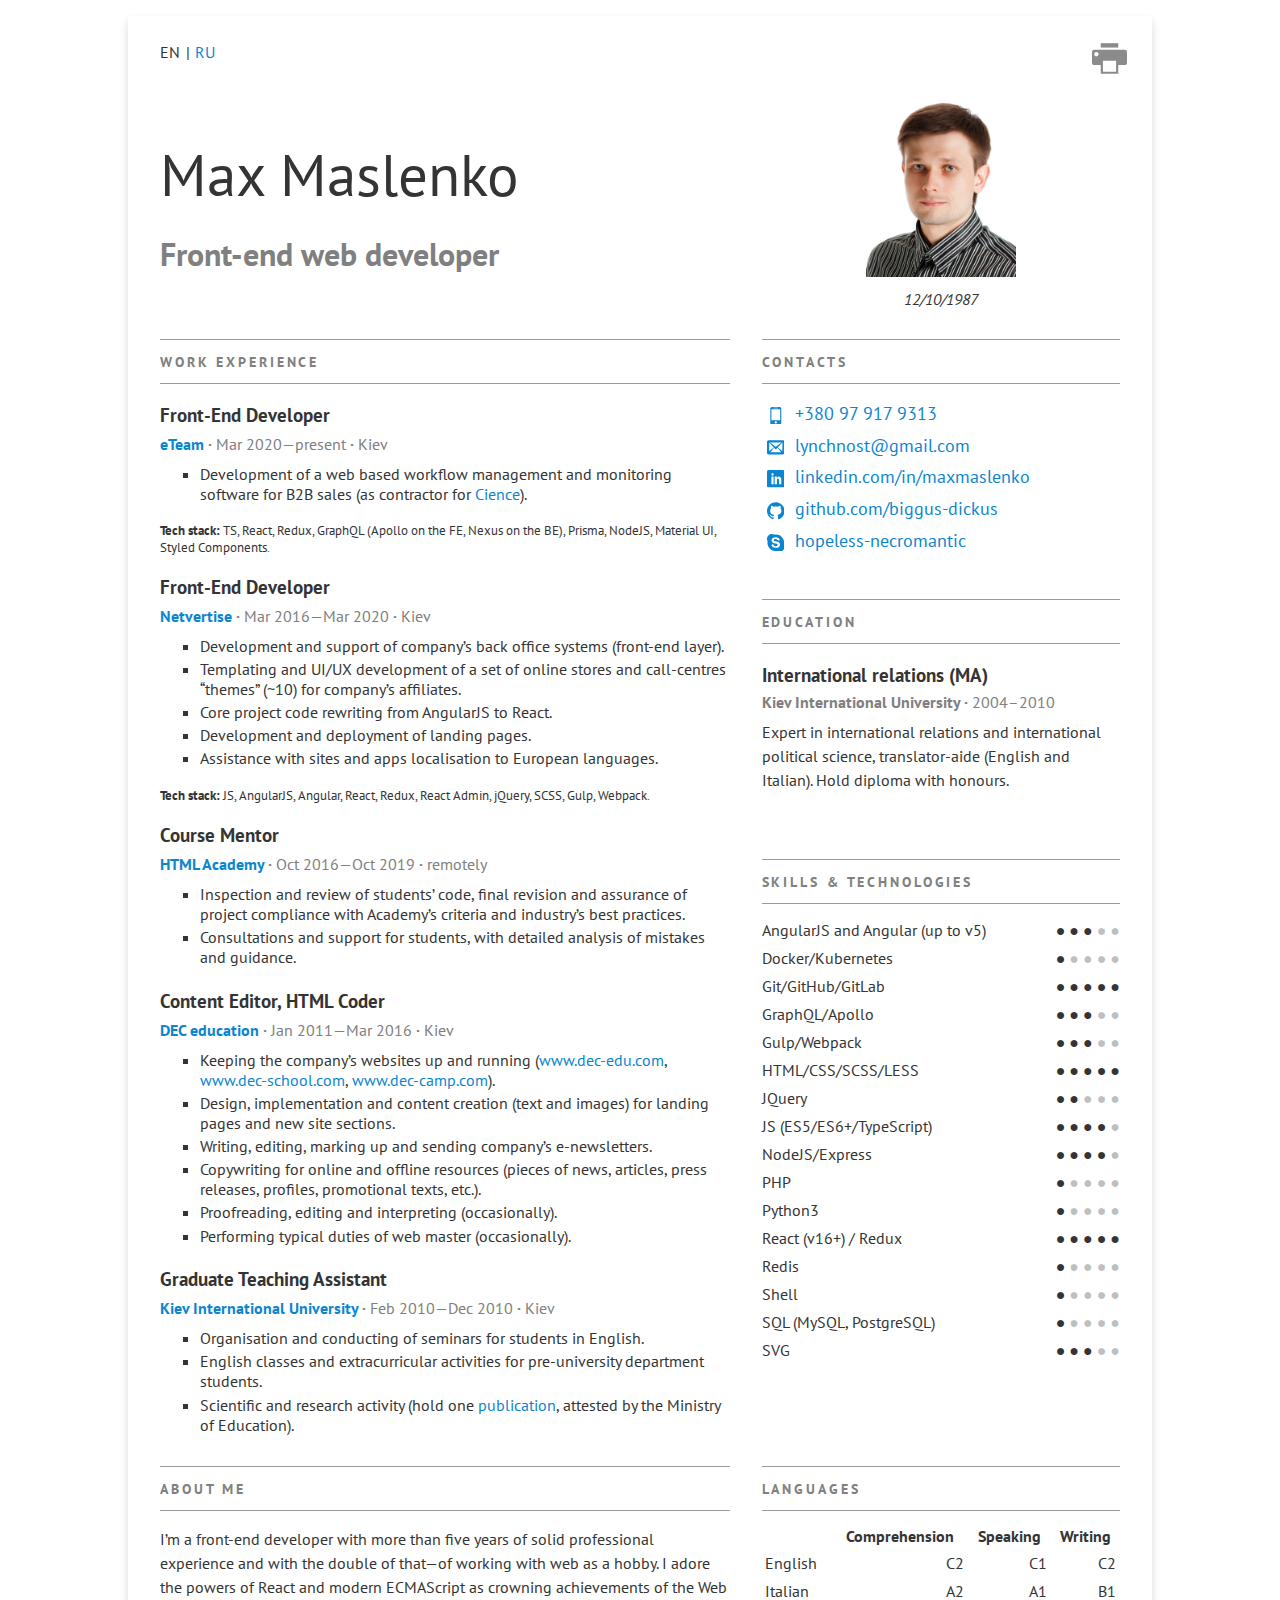
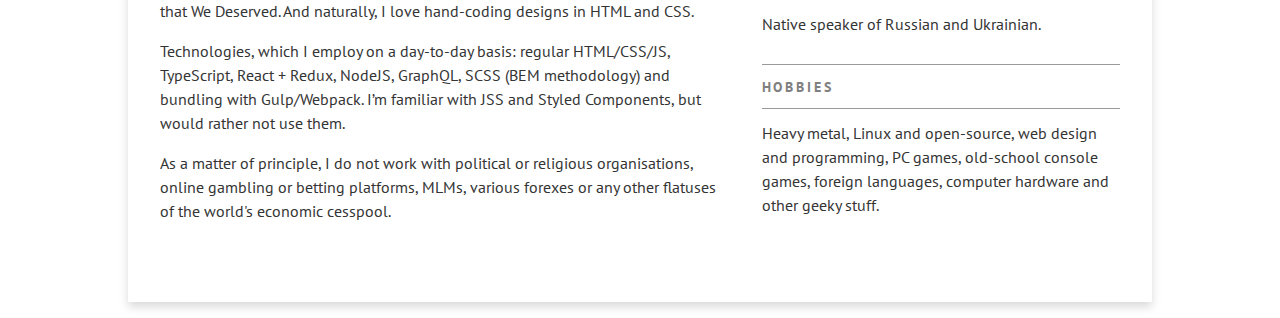
==== index.html @ a24e2e79 "Added tech stacks" ====
<!DOCTYPE html>
<html lang="en-GB">
<head>
    <meta charset="UTF-8">
    <meta name="viewport" content="width=device-width, initial-scale=1.0">
    <meta http-equiv="X-UA-Compatible" content="ie=edge">
    <meta name="robots" content="noindex, nofollow">

    <link href="https://fonts.googleapis.com/css?family=PT+Sans:400,400i,700&display=swap" rel="stylesheet">
    <link rel="stylesheet" href="css/style.css">

    <title>CV | Max Maslenko</title>
</head>
<body>

<svg style="display: none;" xmlns="http://www.w3.org/2000/svg">
    <symbol id="icon-envelop" viewBox="0 0 16 16">
        <path d="M14.5 2h-13c-0.825 0-1.5 0.675-1.5 1.5v10c0 0.825 0.675 1.5 1.5 1.5h13c0.825 0 1.5-0.675 1.5-1.5v-10c0-0.825-0.675-1.5-1.5-1.5zM6.23 8.6l-4.23 3.295v-7.838l4.23 4.543zM2.756 4h10.488l-5.244 3.938-5.244-3.938zM6.395 8.777l1.605 1.723 1.605-1.723 3.29 4.223h-9.79l3.29-4.223zM9.77 8.6l4.23-4.543v7.838l-4.23-3.295z" />
    </symbol>
    <symbol id="icon-github" viewBox="0 0 16 16">
        <path d="M8 0.198c-4.418 0-8 3.582-8 8 0 3.535 2.292 6.533 5.471 7.591 0.4 0.074 0.547-0.174 0.547-0.385 0-0.191-0.008-0.821-0.011-1.489-2.226 0.484-2.695-0.944-2.695-0.944-0.364-0.925-0.888-1.171-0.888-1.171-0.726-0.497 0.055-0.486 0.055-0.486 0.803 0.056 1.226 0.824 1.226 0.824 0.714 1.223 1.872 0.869 2.328 0.665 0.072-0.517 0.279-0.87 0.508-1.070-1.777-0.202-3.645-0.888-3.645-3.954 0-0.873 0.313-1.587 0.824-2.147-0.083-0.202-0.357-1.015 0.077-2.117 0 0 0.672-0.215 2.201 0.82 0.638-0.177 1.322-0.266 2.002-0.269 0.68 0.003 1.365 0.092 2.004 0.269 1.527-1.035 2.198-0.82 2.198-0.82 0.435 1.102 0.162 1.916 0.079 2.117 0.513 0.56 0.823 1.274 0.823 2.147 0 3.073-1.872 3.749-3.653 3.947 0.287 0.248 0.543 0.735 0.543 1.481 0 1.070-0.009 1.932-0.009 2.195 0 0.213 0.144 0.462 0.55 0.384 3.177-1.059 5.466-4.057 5.466-7.59 0-4.418-3.582-8-8-8z" />
    </symbol>
    <symbol id="icon-linkedin" viewBox="0 0 16 16">
        <path d="M14.5 0h-13c-0.825 0-1.5 0.675-1.5 1.5v13c0 0.825 0.675 1.5 1.5 1.5h13c0.825 0 1.5-0.675 1.5-1.5v-13c0-0.825-0.675-1.5-1.5-1.5zM6 13h-2v-7h2v7zM5 5c-0.553 0-1-0.447-1-1s0.447-1 1-1c0.553 0 1 0.447 1 1s-0.447 1-1 1zM13 13h-2v-4c0-0.553-0.447-1-1-1s-1 0.447-1 1v4h-2v-7h2v1.241c0.412-0.566 1.044-1.241 1.75-1.241 1.244 0 2.25 1.119 2.25 2.5v4.5z" />
    </symbol>
    <symbol id="icon-mobile" viewBox="0 0 16 16">
        <path d="M11.5 0h-7c-0.825 0-1.5 0.675-1.5 1.5v13c0 0.825 0.675 1.5 1.5 1.5h7c0.825 0 1.5-0.675 1.5-1.5v-13c0-0.825-0.675-1.5-1.5-1.5zM6 0.75h4v0.5h-4v-0.5zM8 15c-0.552 0-1-0.448-1-1s0.448-1 1-1 1 0.448 1 1-0.448 1-1 1zM12 12h-8v-10h8v10z" />
    </symbol>
    <symbol id="icon-skype" viewBox="0 0 16 16">
        <path d="M6.65 0.584c-0.025-0.016-0.053-0.028-0.078-0.041-0.028 0.006-0.053 0.009-0.081 0.016l0.159 0.025z"/>
        <path d="M0.575 6.578c-0.006 0.028-0.009 0.056-0.012 0.081 0.016 0.025 0.025 0.050 0.041 0.075l-0.028-0.156z"/>
        <path d="M15.419 9.416c0.006-0.028 0.009-0.056 0.016-0.084-0.016-0.025-0.025-0.050-0.041-0.075l0.025 0.159z"/>
        <path d="M9.25 15.359c0.025 0.016 0.053 0.028 0.078 0.041 0.028-0.006 0.056-0.009 0.084-0.012l-0.162-0.028z"/>
        <path d="M15.434 9.331c-0.006 0.028-0.009 0.056-0.016 0.084l-0.028-0.162c0.016 0.028 0.028 0.053 0.044 0.078 0.081-0.45 0.125-0.909 0.125-1.369 0-1.019-0.2-2.009-0.594-2.941-0.381-0.9-0.925-1.709-1.619-2.403s-1.503-1.238-2.4-1.619c-0.931-0.394-1.922-0.594-2.941-0.594-0.481 0-0.963 0.044-1.431 0.134 0 0-0.003 0-0.003 0 0.025 0.012 0.053 0.025 0.078 0.041l-0.159-0.025c0.028-0.006 0.053-0.009 0.081-0.016-0.644-0.341-1.366-0.525-2.097-0.525-1.194 0-2.319 0.466-3.163 1.309s-1.309 1.969-1.309 3.163c0 0.759 0.197 1.509 0.563 2.169 0.006-0.028 0.009-0.056 0.012-0.081l0.028 0.159c-0.016-0.025-0.028-0.050-0.041-0.075-0.075 0.428-0.112 0.866-0.112 1.303 0 1.019 0.2 2.009 0.594 2.941 0.381 0.9 0.925 1.706 1.619 2.4s1.503 1.238 2.403 1.619c0.931 0.394 1.922 0.594 2.941 0.594 0.444 0 0.887-0.041 1.322-0.119-0.025-0.016-0.050-0.028-0.078-0.041l0.162 0.028c-0.028 0.006-0.056 0.009-0.084 0.012 0.669 0.378 1.428 0.581 2.2 0.581 1.194 0 2.319-0.466 3.162-1.309s1.309-1.969 1.309-3.162c-0.003-0.759-0.2-1.509-0.569-2.175zM8.034 12.591c-2.684 0-3.884-1.319-3.884-2.309 0-0.506 0.375-0.863 0.891-0.863 1.15 0 0.85 1.65 2.994 1.65 1.097 0 1.703-0.597 1.703-1.206 0-0.366-0.181-0.772-0.903-0.95l-2.388-0.597c-1.922-0.481-2.272-1.522-2.272-2.5 0-2.028 1.909-2.791 3.703-2.791 1.653 0 3.6 0.913 3.6 2.131 0 0.522-0.453 0.825-0.969 0.825-0.981 0-0.8-1.356-2.775-1.356-0.981 0-1.522 0.444-1.522 1.078s0.775 0.838 1.447 0.991l1.769 0.394c1.934 0.431 2.425 1.563 2.425 2.625 0 1.647-1.266 2.878-3.819 2.878z"/>
    </symbol>
    <symbol id="icon-printer" viewBox="0 0 16 16">
        <path d="M4 1h8v2h-8v-2z" />
        <path d="M15 4h-14c-0.55 0-1 0.45-1 1v5c0 0.55 0.45 1 1 1h3v4h8v-4h3c0.55 0 1-0.45 1-1v-5c0-0.55-0.45-1-1-1zM2 7c-0.552 0-1-0.448-1-1s0.448-1 1-1 1 0.448 1 1-0.448 1-1 1zM11 14h-6v-5h6v5z" />
    </symbol>
</svg>


<main class="wrapper">
    <article class="resume">
        <nav class="lang-nav print-hidden">
            <ul class="reset-list lang-nav-list">
                <li><a class="active">EN</a></li>
                <li><a href="ru.html">RU</a></li>
            </ul>
        </nav>

        <section class="name">
            <h1 class="heading">Max Maslenko</h1>
            <p class="role">Front-end web developer</p>
        </section>

        <section class="image">
            <img class="avatar" src="img/photo.jpg" width="371" height="464" alt="photo">
            <p><i>12/10/1987</i></p>

            <button
                type="button"
                class="reset-button print-button print-hidden"
                title="Print (will fit to one A4 sheet with two-sided printing)"
                onclick="javascript:print()"
            >
                <svg class="print-icon" aria-hidden="true">
                    <use xlink:href="#icon-printer" />
                </svg>
                <span class="visually-hidden">Print</span>
            </button>
        </section>

        <section class="work">
            <h2 class="section-name">Work Experience</h2>
            <h3 class="job-title">Front-End Developer</h3>
            <p class="institute">
                <a href="https://www.eteam.io" rel="noopener noreferrer">eTeam</a> · <span class="date">Mar 2020&mdash;present</span>
                · <span class="location">Kiev</span>
            </p>
            <ul class="details">
                <li>
                    Development of a web based workflow management and monitoring software for B2B sales (as contractor for <a href="https://cience.com" rel="noopener noreferrer">Cience</a>).
                </li>
            </ul>
            <p class="note">
                <strong>Tech stack:</strong> TS, React, Redux, GraphQL (Apollo on the FE, Nexus on the BE), Prisma,
                NodeJS, Material UI, Styled Components.
            </p>

            <h3 class="job-title">Front-End Developer</h3>
            <p class="institute">
                <a href="https://www.netvertise.co.il" rel="noopener noreferrer">Netvertise</a> · <span class="date">Mar 2016&mdash;Mar 2020</span>
                · <span class="location">Kiev</span>
            </p>
            <ul class="details">
                <li>Development and support of company&rsquo;s back office systems (front-end layer).</li>
                <li>Templating and UI/UX development of a set of online stores
                    and call-centres “themes” (~10) for company’s affiliates.
                </li>
                <li>Core project code rewriting from AngularJS to React.</li>
                <li>Development and deployment of landing pages.</li>
                <li>Assistance with sites and apps localisation to European languages.</li>
            </ul>
            <p class="note">
                <strong>Tech stack:</strong> JS, AngularJS, Angular, React, Redux, React Admin, jQuery, SCSS, Gulp, Webpack.
            </p>

            <h3 class="job-title">Course Mentor</h3>
            <p class="institute">
                <a href="https://htmlacademy.ru" rel="noopener noreferrer">HTML Academy</a> · <span class="date">Oct 2016&mdash;Oct 2019</span> ·
                <span class="location">remotely</span>
            </p>
            <ul class="details">
                <li>Inspection and review of students’ code, final revision and
                    assurance of project compliance with Academy’s criteria and
                    industry’s best practices.
                </li>
                <li>Consultations and support for students, with detailed
                    analysis of mistakes and guidance.
                </li>
            </ul>

            <h3 class="job-title">Content Editor, HTML Coder</h3>
            <p class="institute">
                <a href="https://dec-edu.com" rel="noopener noreferrer">DEC education</a> · <span class="date">Jan 2011&mdash;Mar 2016</span> ·
                <span class="location">Kiev</span>
            </p>
            <ul class="details">
                <li>Keeping the company&rsquo;s websites up and running (<a href="https://www.dec-edu.com">www.dec-edu.com</a>,
                    <a href="https://www.dec-school.com" rel="noopener noreferrer">www.dec-school.com</a>, <a href="https://www.dec-camp.com" rel="noopener noreferrer">www.dec-camp.com</a>).
                </li>
                <li>Design, implementation and content creation (text and
                    images) for landing pages and new site sections.
                </li>
                <li>Writing, editing, marking up and sending company’s e-newsletters.</li>
                <li>Copywriting for online and offline resources (pieces of news,
                    articles, press releases, profiles, promotional texts, etc.).
                </li>
                <li>Proofreading, editing and interpreting (occasionally).</li>
                <li>Performing typical duties of web master (occasionally).</li>
            </ul>

            <h3 class="job-title">Graduate Teaching Assistant</h3>
            <p class="institute">
                <a href="https://kymu.edu.ua" rel="noopener noreferrer">Kiev International University</a> · <span class="date">Feb 2010&mdash;Dec 2010</span>
                · <span class="location">Kiev</span>
            </p>
            <ul class="details">
                <li>Organisation and conducting of seminars for students in English.</li>
                <li>English classes and extracurricular activities for pre-university department students.
                </li>
                <li>Scientific and research activity (hold one <a
                    href="http://dspace.nbuv.gov.ua/bitstream/handle/123456789/58858/17-Masljonko.pdf" rel="noopener noreferrer">publication</a>,
                    attested by the Ministry of Education).
                </li>
            </ul>
        </section>

        <section class="education">
            <h2 class="section-name">Education</h2>
            <h3 class="degree">International relations (MA)</h3>
            <h4 class="institute">
                Kiev International University · <span class="location">2004&ndash;2010</span>
            </h4>

            <p class="details">Expert in international relations and international political science, translator-aide (English and Italian). Hold diploma with honours.</p>
        </section>

        <section class="languages">
            <h2 class="section-name">Languages</h2>
            <table class="table table--fw">
                <thead>
                    <tr>
                        <th class="visually-hidden">Language</th>
                        <th>Comprehension</th>
                        <th>Speaking</th>
                        <th>Writing</th>
                    </tr>
                </thead>
                <tbody>
                    <tr>
                        <td>English</td>
                        <td class="text-right">C2</td>
                        <td class="text-right">C1</td>
                        <td class="text-right">C2</td>
                    </tr>
                    <tr>
                        <td>Italian</td>
                        <td class="text-right">A2</td>
                        <td class="text-right">A1</td>
                        <td class="text-right">B1</td>
                    </tr>
                </tbody>
            </table>
            <p class="details">Native speaker of Russian and Ukrainian.</p>
        </section>

        <section class="skills">
            <h2 class="section-name">Skills & Technologies</h2>
            <dl class="metered-lst">
                <dt class="metered-lst-title">AngularJS and Angular (up to v5)</dt>
                <dd class="metered-lst-desc">● ● ● <span class="off-st">● ●</span></dd>
                <dt class="metered-lst-title">Docker/Kubernetes</dt>
                <dd class="metered-lst-desc">● <span class="off-st">● ● ● ●</span></dd>
                <dt class="metered-lst-title">Git/GitHub/GitLab</dt>
                <dd class="metered-lst-desc">● ● ● ● ●</dd>
                <dt class="metered-lst-title">GraphQL/Apollo</dt>
                <dd class="metered-lst-desc">● ● ● <span class="off-st">● ●</span></dd>
                <dt class="metered-lst-title">Gulp/Webpack</dt>
                <dd class="metered-lst-desc">● ● ● <span class="off-st">● ●</span></dd>
                <dt class="metered-lst-title">HTML/CSS/SCSS/LESS</dt>
                <dd class="metered-lst-desc">● ● ● ● ●</dd>
                <dt class="metered-lst-title">JQuery</dt>
                <dd class="metered-lst-desc">● ● <span class="off-st">● ● ●</span></dd>
                <dt class="metered-lst-title">JS (ES5/ES6+/TypeScript)</dt>
                <dd class="metered-lst-desc">● ● ● ● <span class="off-st">●</span></dd>
                <dt class="metered-lst-title">NodeJS/Express</dt>
                <dd class="metered-lst-desc">● ● ● ● <span class="off-st">●</span></dd>
                <dt class="metered-lst-title">PHP</dt>
                <dd class="metered-lst-desc">● <span class="off-st">● ● ● ●</span></dd>
                <dt class="metered-lst-title">Python3</dt>
                <dd class="metered-lst-desc">● <span class="off-st">● ● ● ●</span></dd>
                <dt class="metered-lst-title">React (v16+) / Redux</dt>
                <dd class="metered-lst-desc">● ● ● ● ●</dd>
                <dt class="metered-lst-title">Redis</dt>
                <dd class="metered-lst-desc">● <span class="off-st">● ● ● ●</span></dd>
                <dt class="metered-lst-title">Shell</dt>
                <dd class="metered-lst-desc">● <span class="off-st">● ● ● ●</span></dd>
                <dt class="metered-lst-title">SQL (MySQL, PostgreSQL)</dt>
                <dd class="metered-lst-desc">● <span class="off-st">● ● ● ●</span></dd>
                <dt class="metered-lst-title">SVG</dt>
                <dd class="metered-lst-desc">● ● ● <span class="off-st">● ●</span></dd>
            </dl>
        </section>

        <section class="contacts">
            <h2 class="section-name">Contacts</h2>

            <ul class="contacts-list details reset-list">
                <li class="contacts-item">
                    <svg aria-hidden="true" class="contacts-list-icon"><use xlink:href="#icon-mobile" /></svg>
                    <a href="tel:+380979179313">+380 97 917 9313</a>
                </li>
                <li class="contacts-item">
                    <svg aria-hidden="true" class="contacts-list-icon"><use xlink:href="#icon-envelop" /></svg>
                    <a href="mailto:lynchnost@gmail.com">lynchnost@gmail.com</a>
                </li>
                <li class="contacts-item">
                    <svg aria-hidden="true" class="contacts-list-icon"><use xlink:href="#icon-linkedin" /></svg>
                    <a href="https://www.linkedin.com/in/maxmaslenko">linkedin.com/in/maxmaslenko</a>
                </li>
                <li class="contacts-item">
                    <svg aria-hidden="true" class="contacts-list-icon"><use xlink:href="#icon-github" /></svg>
                    <a href="https://github.com/biggus-dickus">github.com/biggus-dickus</a>
                </li>
                <li class="contacts-item">
                    <svg aria-hidden="true" class="contacts-list-icon"><use xlink:href="#icon-skype" /></svg>
                    <a href="skype:hopeless-necromantic?add">hopeless-necromantic</a>
                </li>
            </ul>
        </section>

        <section class="about">
            <h2 class="section-name">About me</h2>
            <p>I&rsquo;m a front-end developer with more than five years of solid professional experience and with the double of that—of working with web as a hobby. I adore the powers of React and modern ECMAScript as crowning achievements of the Web that We Deserved. And naturally, I love hand-coding designs in HTML and CSS.</p>
            <p>Technologies, which I employ on a day-to-day basis: regular HTML/CSS/JS, TypeScript, React + Redux, NodeJS, GraphQL, SCSS (BEM methodology) and bundling with Gulp/Webpack. I&rsquo;m familiar with JSS and Styled Components, but would rather not use them.</p>
            <p>As a matter of principle, I do not work with political or religious organisations, online gambling or betting platforms, MLMs, various forexes or any other flatuses of the world's economic cesspool.</p>
        </section>

        <section class="hobbies">
            <h2 class="section-name">Hobbies</h2>
            <p class="details technologies">
                Heavy metal, Linux and open-source, web design and programming, PC games, old-school console games, foreign languages, computer hardware and other geeky stuff.
            </p>
        </section>
    </article>
</main>

</body>
</html>
---- css/style.css ----
:root {
  --primary-color: #ffffd0;
  --accent-color: #0C85D0;
  --secondary-text: grey;
  --text-color: #343434;
  --close-spacing: 0.3em;
  --medium-spacing: 0.8em;
  --paper-height: 292mm;
  --paper-width: 210mm;
}

html {
  box-sizing: border-box;
}

*, *::before, *::after {
  box-sizing: inherit;
}

body {
  margin: 0;
  font-family: "PT Sans", -apple-system, BlinkMacSystemFont, "Segoe UI", "Roboto", "Oxygen", "Ubuntu", "Cantarell", "Fira Sans", "Droid Sans", "Helvetica Neue", sans-serif;
  -webkit-font-smoothing: antialiased;
  -moz-osx-font-smoothing: grayscale;
  color: var(--text-color);
}

img,
iframe,
video,
object {
  max-width: 100%;
  height: auto;
}

p {
  line-height: 1.5;
}

a {
  color: var(--accent-color);
  text-decoration: none;
}

a:hover:not(.active) {
  text-decoration: underline;
}

a.active {
  color: inherit;
}

.reset-list {
  margin: 0;
  padding: 0;
  list-style: none;
}

.reset-button {
  padding: 0;
  border: 0;
  font-family: inherit;
  background-color: transparent;
  -webkit-appearance: none;
  -moz-appearance: none;
  appearance: none;
}

.text-left {
  text-align: left;
}
.text-center {
  text-align: center;
}
.text-right {
  text-align: right;
}

.note {
  font-size: .8em;
  line-height: 1.3;
}

.visually-hidden {
  position: absolute;
  width: 1px;
  height: 1px;
  margin: -1px;
  border: 0;
  padding: 0;
  white-space: nowrap;
  clip-path: inset(100%);
  clip: rect(0 0 0 0);
  overflow: hidden;
}

.wrapper {
  padding-top: 1em;
  padding-bottom: 1em;
}

.resume {
  position: relative;
  display: grid;
  grid-template-columns: 1fr;
  grid-template-areas:
    "lang-nav"
    "name"
    "image"
    "contacts"
    "work"
    "education"
    "skills"
    "languages"
    "about"
    "hobbies";
  row-gap: 0;
  column-gap: 32px;
  padding: 1em 2em;
  margin-right: auto;
  margin-left: auto;
  box-shadow: 0 5px 9px 0 rgba(0, 0, 0, 0.15);

  /* print boundaries */
  /*width : 210mm;*/
  /*height: 297mm;*/
  /*outline: 1px solid red;*/
}

.name,
.image {
  padding-bottom: 1em;
}

.name {
  grid-area: name;
  display: flex;
  flex-direction: column;
  align-items: center;
  justify-content: center;
  text-align: center;
}

.image p {
  margin-top: .33em;
  margin-bottom: 0;
}

.image {
  grid-area: image;
  display: flex;
  flex-direction: column;
  align-items: center;
  justify-content: center;
}

.lang-nav {
  grid-area: lang-nav;
  text-align: right;
}

.lang-nav-list {
  font-size: 0;
}

.lang-nav-list li {
  display: inline-block;
  font-size: 1rem;
}

.lang-nav-list li:not(:last-child)::after {
  content: "|";
  margin: 0 .35em;
}

@media (min-width: 650px) {
  .resume {
    grid-template-columns: 2fr 1fr;
    grid-template-areas:
      "lang-nav lang-nav"
      "name image"
      "contacts contacts"
      "work work"
      "education education"
      "skills skills"
      "languages languages"
      "hobbies hobbies"
      "about about";
    box-shadow: 0 5px 9px 0 rgba(0, 0, 0, 0.15);
  }

  .name {
    justify-content: center;
    align-items: flex-start;
    text-align: left;
  }
}

@media (min-width: 900px),
print {
  .resume {
    width: 80%;
    max-width: 1024px;
    padding-top: 1.6em;
    grid-template-columns: .75fr .75fr 1fr;
    grid-template-rows: .05fr .15fr .3fr .3fr .7fr .2fr .27fr;
    grid-template-areas:
      "lang-nav lang-nav lang-nav"
      "name name image"
      "work work contacts"
      "work work education"
      "work work skills"
      "about about languages"
      "about about hobbies";
  }

  .heading {
    font-size: 3.5em;
  }

  .role {
    font-size: 2em;
  }

  .lang-nav {
    text-align: left;
  }
}

.about {
  grid-area: about;
}

.work {
  grid-area: work;
}

.education {
  grid-area: education;
}

.skills {
  grid-area: skills;
}

.languages {
  grid-area: languages;
}

.contacts {
  grid-area: contacts;
}

.hobbies {
  grid-area: hobbies;
}

.avatar {
  width: 150px;
}

.job-title,
.degree {
  margin-bottom: 0;
}

.institute,
.heading,
.avatar {
  margin-top: var(--close-spacing);
  margin-bottom: var(--close-spacing);
}

.institute {
  font-weight: 700;
  color: var(--secondary-text);
}

.section-name {
  padding: .83em 0;
  border-top: 1px inset currentColor;
  border-bottom: 1px outset currentColor;
  text-transform: uppercase;
  letter-spacing: 0.2em;
  font-size: 0.9em;
  color: var(--secondary-text);
}

.heading {
  font-size: 3.7em;
  font-weight: 400;
}

.details {
  font-weight: 400;
  margin-top : 0.5em;
  list-style-type: square;
}

.details.reset-list {
  list-style-type: none;
}

.details>li {
  padding-bottom: 0.2em;
}

.date,
.location {
  display: inline-block;
  font-weight: normal;
}

.role {
  font-size: 2em;
  font-weight: 700;
  margin-top: 0;
  margin-bottom: 0;
  color: var(--secondary-text);
}

.contacts-list {
  font-size: 1.1em;
  margin-top: 1em;
  margin-left: 5px;
}

.contacts-list li:not(:last-child) {
  margin-bottom: .3em;
}

.contacts-list-icon {
  display: inline-block;
  vertical-align: middle;
  width: 1em;
  height: 1em;
  margin-right: .33em;
  fill: var(--accent-color);
  pointer-events: none;
}

.metered-lst {
  display: flex;
  flex-wrap: wrap;
  justify-content: space-between;
  align-items: center;
}

.metered-lst-title,
.metered-lst-desc {
  margin: 0 0 .5em;
}

.metered-lst-title {
  flex-basis: 70%;
}

.metered-lst-desc {
  flex-shrink: 0;
}

.metered-lst-desc .off-st {
  color: rgba(0, 0, 0, .25);
}

.metered-lst-desc {
  text-align: right;
}

.print-button {
  position: absolute;
  top: 5px;
  left: 25px;
  width: 35px;
  height: 35px;
  opacity: .45;
  transition: opacity .25s ease-out;
}

.table {
  border-collapse: collapse;
}

.table--fw {
  width: 100%;
}

.table td,
.table th {
  padding: .225em;
}

@media (min-width: 900px) {
  .print-button {
    top: 25px;
    right: 25px;
    left: initial;
  }
}

.print-button:hover {
  opacity: 1;
}

.print-button:active {
  transform: translateY(1px);
}

.print-icon {
  width: inherit;
  height: inherit;
}

@media print {
  .wrapper {
    padding: 0;
  }

  .resume {
    padding-top: 0;
    font-size: 75%;
    width: var(--paper-width);
    /*height: var(--paper-height);*/
    box-shadow: none;
  }

  .name {
    align-items: flex-start;
  }

  .image {
    justify-content: center;
  }

  .avatar {
    width: 25%;
  }

  .print-hidden {
    display: none;
  }
}

@page {
  padding: 0;
  margin: 0;
  size: A4 portrait;
}
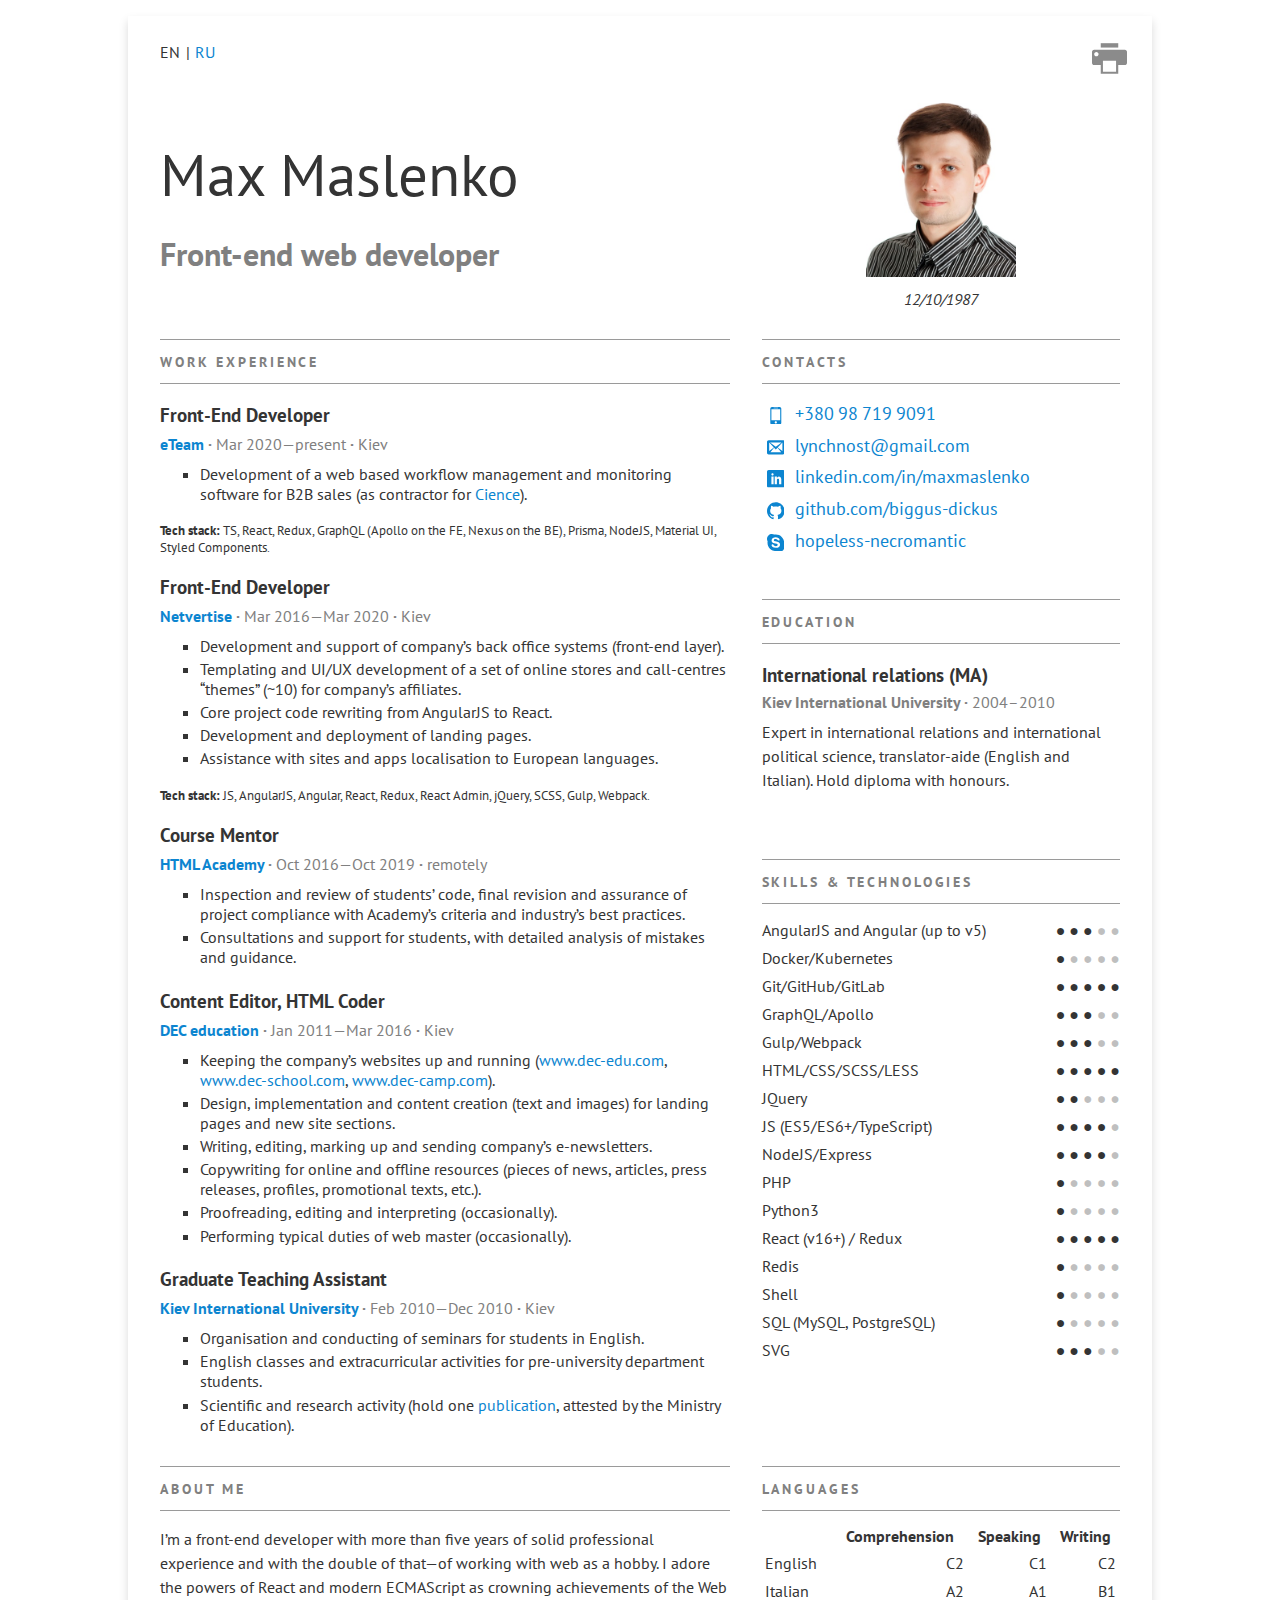
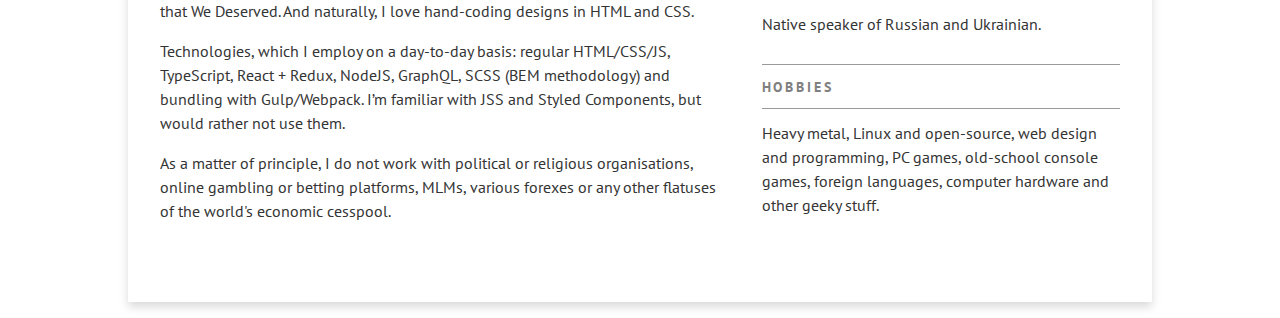
==== commit e7f60982: "Update phone" ====
--- a/index.html
+++ b/index.html
@@ -240,7 +240,7 @@
             <ul class="contacts-list details reset-list">
                 <li class="contacts-item">
                     <svg aria-hidden="true" class="contacts-list-icon"><use xlink:href="#icon-mobile" /></svg>
-                    <a href="tel:+380979179313">+380 97 917 9313</a>
+                    <a href="tel:+380987199091">+380&thinsp;98&thinsp;719&thinsp;9091</a>
                 </li>
                 <li class="contacts-item">
                     <svg aria-hidden="true" class="contacts-list-icon"><use xlink:href="#icon-envelop" /></svg>
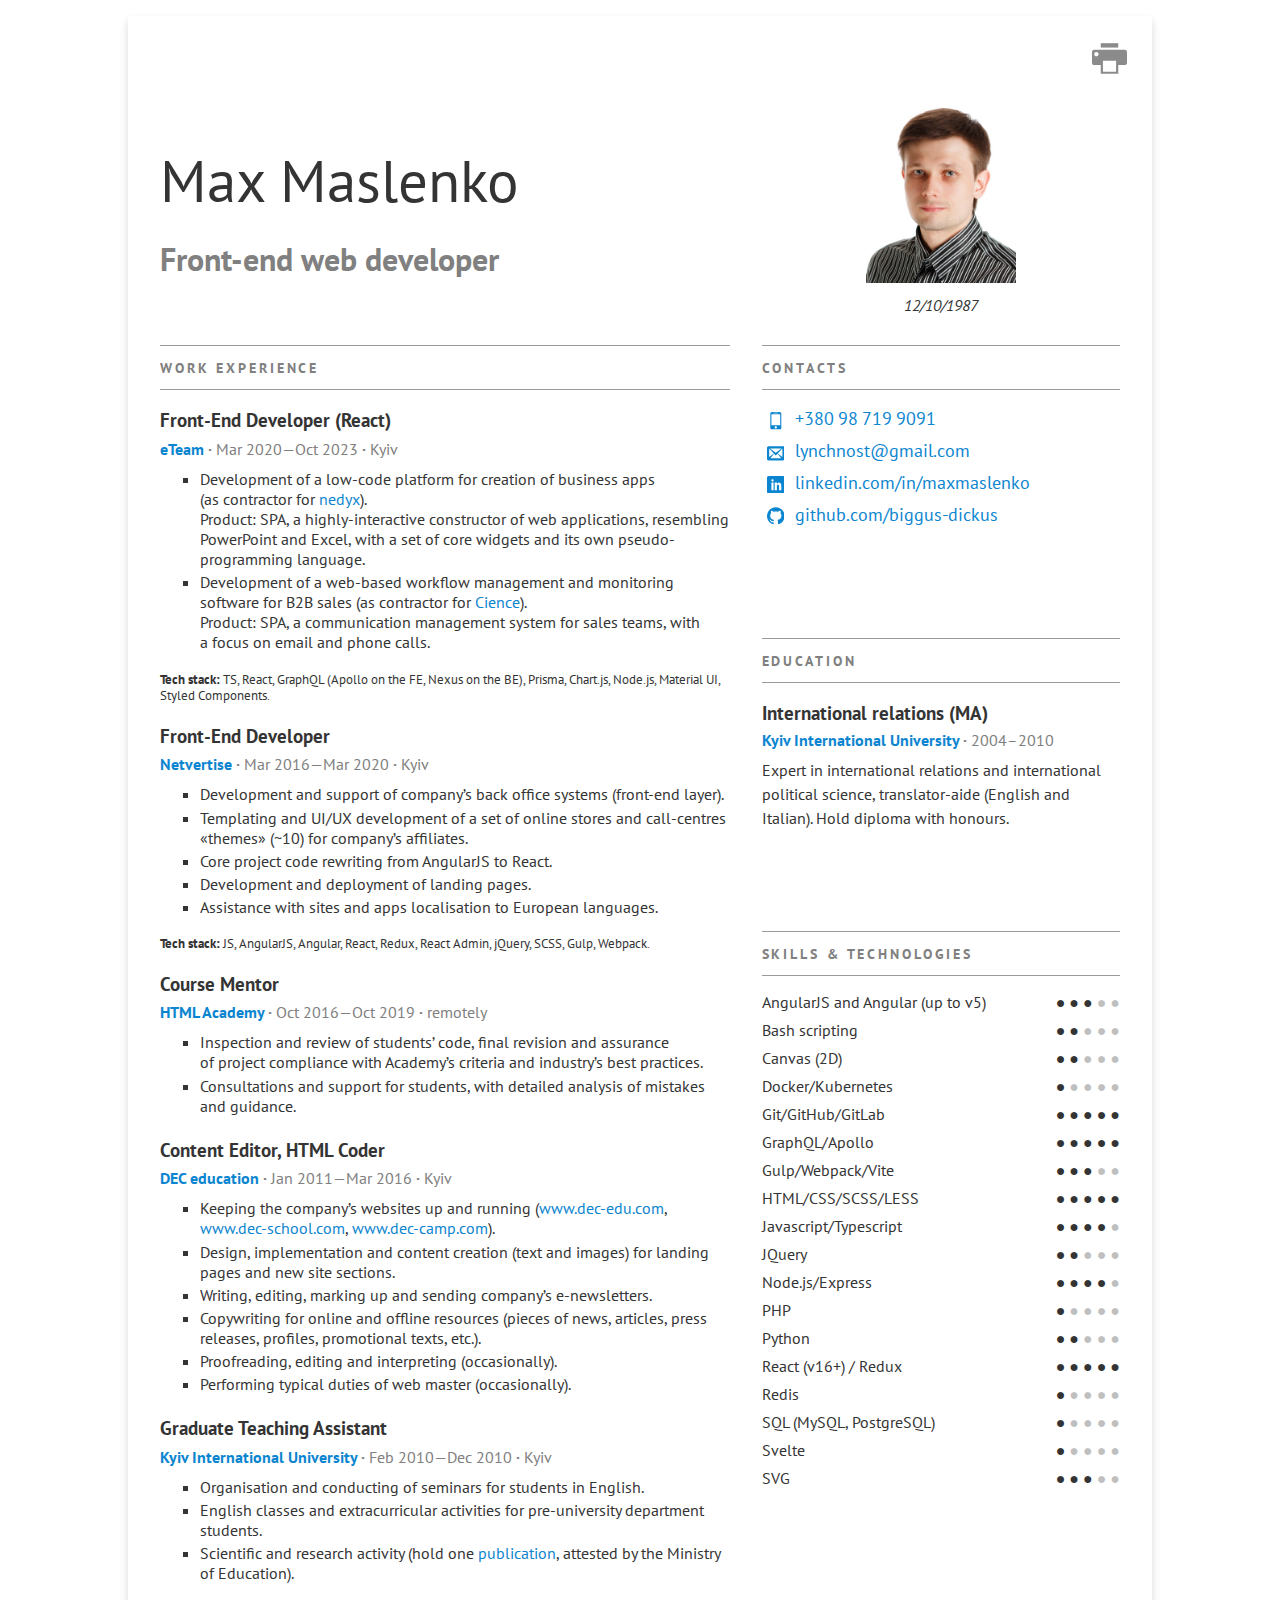
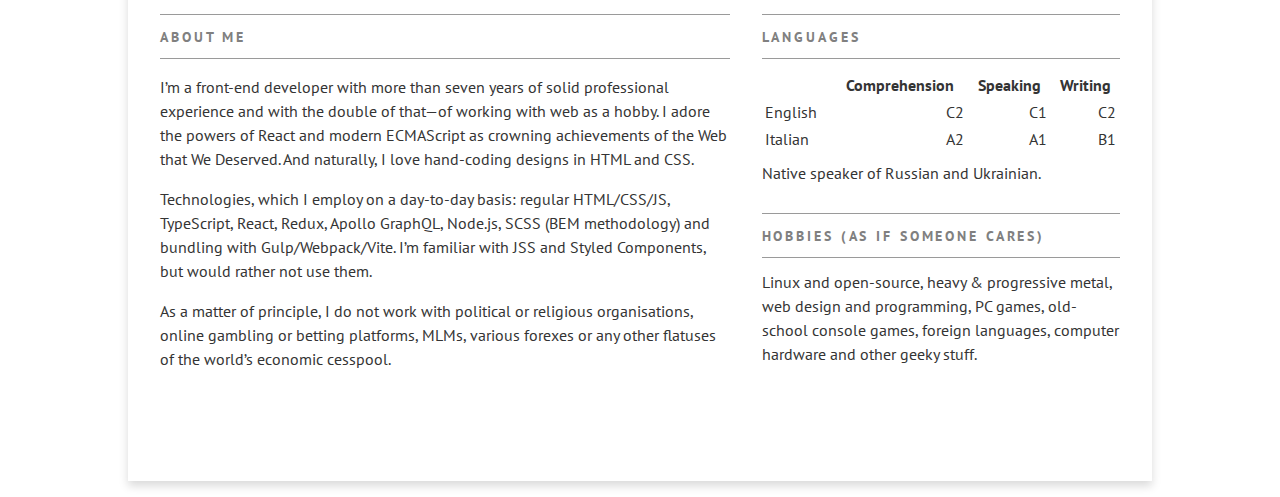
==== commit f6885ab8: "Update stuff" ====
--- a/index.html
+++ b/index.html
@@ -42,12 +42,12 @@
 
 <main class="wrapper">
     <article class="resume">
-        <nav class="lang-nav print-hidden">
-            <ul class="reset-list lang-nav-list">
-                <li><a class="active">EN</a></li>
-                <li><a href="ru.html">RU</a></li>
-            </ul>
-        </nav>
+<!--        <nav class="lang-nav print-hidden">-->
+<!--            <ul class="reset-list lang-nav-list">-->
+<!--                <li><a class="active">EN</a></li>-->
+<!--                <li><a href="ru.html">RU</a></li>-->
+<!--            </ul>-->
+<!--        </nav>-->
 
         <section class="name">
             <h1 class="heading">Max Maslenko</h1>
@@ -73,34 +73,39 @@
 
         <section class="work">
             <h2 class="section-name">Work Experience</h2>
+            <h3 class="job-title">Front-End Developer (React)</h3>
+            <p class="institute">
+                <a href="https://www.eteam.io" rel="noopener noreferrer">eTeam</a> &middot; <span class="date">Mar 2020&mdash;Oct 2023</span>
+                &middot; <span class="location">Kyiv</span>
+            </p>
+            <ul class="details">
+                <li>
+                    <p>Development of&nbsp;a&nbsp;low-code platform for creation of&nbsp;business apps (as&nbsp;contractor for <a href="https://nedyx.com" rel="noopener noreferrer">nedyx</a>).</p>
+                    <p>Product: SPA, a&nbsp;highly-interactive constructor of&nbsp;web applications, resembling PowerPoint and Excel, with a&nbsp;set of&nbsp;core widgets and its own pseudo-programming language.</p>
+                </li>
+                <li>
+                    <p>Development of&nbsp;a&nbsp;web-based workflow management and monitoring software for B2B sales (as&nbsp;contractor for <a href="https://cience.com" rel="noopener noreferrer">Cience</a>).</p>
+                    <p>Product: SPA, a&nbsp;communication management system for sales teams, with a&nbsp;focus on&nbsp;email and phone calls.</p>
+                </li>
+            </ul>
+            <p class="note">
+                <strong>Tech stack:</strong> TS, React, GraphQL (Apollo on&nbsp;the FE, Nexus on&nbsp;the BE), Prisma, Chart.js,
+                Node.js, Material UI, Styled Components.
+            </p>
+
             <h3 class="job-title">Front-End Developer</h3>
             <p class="institute">
-                <a href="https://www.eteam.io" rel="noopener noreferrer">eTeam</a> · <span class="date">Mar 2020&mdash;present</span>
-                · <span class="location">Kiev</span>
-            </p>
-            <ul class="details">
-                <li>
-                    Development of a web based workflow management and monitoring software for B2B sales (as contractor for <a href="https://cience.com" rel="noopener noreferrer">Cience</a>).
-                </li>
-            </ul>
-            <p class="note">
-                <strong>Tech stack:</strong> TS, React, Redux, GraphQL (Apollo on the FE, Nexus on the BE), Prisma,
-                NodeJS, Material UI, Styled Components.
-            </p>
-
-            <h3 class="job-title">Front-End Developer</h3>
-            <p class="institute">
-                <a href="https://www.netvertise.co.il" rel="noopener noreferrer">Netvertise</a> · <span class="date">Mar 2016&mdash;Mar 2020</span>
-                · <span class="location">Kiev</span>
-            </p>
-            <ul class="details">
-                <li>Development and support of company&rsquo;s back office systems (front-end layer).</li>
-                <li>Templating and UI/UX development of a set of online stores
-                    and call-centres “themes” (~10) for company’s affiliates.
-                </li>
-                <li>Core project code rewriting from AngularJS to React.</li>
-                <li>Development and deployment of landing pages.</li>
-                <li>Assistance with sites and apps localisation to European languages.</li>
+                <a href="https://www.netvertise.co.il" rel="noopener noreferrer">Netvertise</a> &middot; <span class="date">Mar 2016&mdash;Mar 2020</span>
+                &middot; <span class="location">Kyiv</span>
+            </p>
+            <ul class="details">
+                <li>Development and support of&nbsp;company&rsquo;s back office systems (front-end layer).</li>
+                <li>Templating and UI/UX development of&nbsp;a&nbsp;set of&nbsp;online stores
+                    and call-centres &laquo;themes&raquo; (~10) for company&rsquo;s affiliates.
+                </li>
+                <li>Core project code rewriting from AngularJS to&nbsp;React.</li>
+                <li>Development and deployment of&nbsp;landing pages.</li>
+                <li>Assistance with sites and apps localisation to&nbsp;European languages.</li>
             </ul>
             <p class="note">
                 <strong>Tech stack:</strong> JS, AngularJS, Angular, React, Redux, React Admin, jQuery, SCSS, Gulp, Webpack.
@@ -108,51 +113,51 @@
 
             <h3 class="job-title">Course Mentor</h3>
             <p class="institute">
-                <a href="https://htmlacademy.ru" rel="noopener noreferrer">HTML Academy</a> · <span class="date">Oct 2016&mdash;Oct 2019</span> ·
+                <a href="https://htmlacademy.ru" rel="noopener noreferrer">HTML Academy</a> &middot; <span class="date">Oct 2016&mdash;Oct 2019</span> &middot;
                 <span class="location">remotely</span>
             </p>
             <ul class="details">
-                <li>Inspection and review of students’ code, final revision and
-                    assurance of project compliance with Academy’s criteria and
-                    industry’s best practices.
+                <li>Inspection and review of&nbsp;students&rsquo; code, final revision and
+                    assurance of&nbsp;project compliance with Academy&rsquo;s criteria and
+                    industry&rsquo;s best practices.
                 </li>
                 <li>Consultations and support for students, with detailed
-                    analysis of mistakes and guidance.
+                    analysis of&nbsp;mistakes and guidance.
                 </li>
             </ul>
 
             <h3 class="job-title">Content Editor, HTML Coder</h3>
             <p class="institute">
-                <a href="https://dec-edu.com" rel="noopener noreferrer">DEC education</a> · <span class="date">Jan 2011&mdash;Mar 2016</span> ·
-                <span class="location">Kiev</span>
-            </p>
-            <ul class="details">
-                <li>Keeping the company&rsquo;s websites up and running (<a href="https://www.dec-edu.com">www.dec-edu.com</a>,
+                <a href="https://dec-edu.com" rel="noopener noreferrer">DEC education</a> &middot; <span class="date">Jan 2011&mdash;Mar 2016</span> &middot;
+                <span class="location">Kyiv</span>
+            </p>
+            <ul class="details">
+                <li>Keeping the company&rsquo;s websites up&nbsp;and running (<a href="https://www.dec-edu.com">www.dec-edu.com</a>,
                     <a href="https://www.dec-school.com" rel="noopener noreferrer">www.dec-school.com</a>, <a href="https://www.dec-camp.com" rel="noopener noreferrer">www.dec-camp.com</a>).
                 </li>
                 <li>Design, implementation and content creation (text and
                     images) for landing pages and new site sections.
                 </li>
-                <li>Writing, editing, marking up and sending company’s e-newsletters.</li>
-                <li>Copywriting for online and offline resources (pieces of news,
+                <li>Writing, editing, marking up&nbsp;and sending company&rsquo;s e-newsletters.</li>
+                <li>Copywriting for online and offline resources (pieces of&nbsp;news,
                     articles, press releases, profiles, promotional texts, etc.).
                 </li>
                 <li>Proofreading, editing and interpreting (occasionally).</li>
-                <li>Performing typical duties of web master (occasionally).</li>
+                <li>Performing typical duties of&nbsp;web master (occasionally).</li>
             </ul>
 
             <h3 class="job-title">Graduate Teaching Assistant</h3>
             <p class="institute">
-                <a href="https://kymu.edu.ua" rel="noopener noreferrer">Kiev International University</a> · <span class="date">Feb 2010&mdash;Dec 2010</span>
-                · <span class="location">Kiev</span>
-            </p>
-            <ul class="details">
-                <li>Organisation and conducting of seminars for students in English.</li>
+                <a href="https://kymu.edu.ua" rel="noopener noreferrer">Kyiv International University</a> &middot; <span class="date">Feb 2010&mdash;Dec 2010</span>
+                &middot; <span class="location">Kyiv</span>
+            </p>
+            <ul class="details">
+                <li>Organisation and conducting of&nbsp;seminars for students in&nbsp;English.</li>
                 <li>English classes and extracurricular activities for pre-university department students.
                 </li>
                 <li>Scientific and research activity (hold one <a
-                    href="http://dspace.nbuv.gov.ua/bitstream/handle/123456789/58858/17-Masljonko.pdf" rel="noopener noreferrer">publication</a>,
-                    attested by the Ministry of Education).
+                        href="http://dspace.nbuv.gov.ua/bitstream/handle/123456789/58858/17-Masljonko.pdf" rel="noopener noreferrer">publication</a>,
+                    attested by&nbsp;the Ministry of&nbsp;Education).
                 </li>
             </ul>
         </section>
@@ -161,10 +166,10 @@
             <h2 class="section-name">Education</h2>
             <h3 class="degree">International relations (MA)</h3>
             <h4 class="institute">
-                Kiev International University · <span class="location">2004&ndash;2010</span>
+                <a href="https://kymu.edu.ua" rel="noopener noreferrer">Kyiv International University</a> &middot; <span class="location">2004&ndash;2010</span>
             </h4>
 
-            <p class="details">Expert in international relations and international political science, translator-aide (English and Italian). Hold diploma with honours.</p>
+            <p class="details">Expert in&nbsp;international relations and international political science, translator-aide (English and Italian). Hold diploma with honours.</p>
         </section>
 
         <section class="languages">
@@ -201,33 +206,37 @@
             <dl class="metered-lst">
                 <dt class="metered-lst-title">AngularJS and Angular (up to v5)</dt>
                 <dd class="metered-lst-desc">● ● ● <span class="off-st">● ●</span></dd>
+                <dt class="metered-lst-title">Bash scripting</dt>
+                <dd class="metered-lst-desc">● ● <span class="off-st">● ● ●</span></dd>
+                <dt class="metered-lst-title">Canvas (2D)</dt>
+                <dd class="metered-lst-desc">● ● <span class="off-st">● ● ●</span></dd>
                 <dt class="metered-lst-title">Docker/Kubernetes</dt>
                 <dd class="metered-lst-desc">● <span class="off-st">● ● ● ●</span></dd>
                 <dt class="metered-lst-title">Git/GitHub/GitLab</dt>
                 <dd class="metered-lst-desc">● ● ● ● ●</dd>
                 <dt class="metered-lst-title">GraphQL/Apollo</dt>
-                <dd class="metered-lst-desc">● ● ● <span class="off-st">● ●</span></dd>
-                <dt class="metered-lst-title">Gulp/Webpack</dt>
+                <dd class="metered-lst-desc">● ● ● ● ●</dd>
+                <dt class="metered-lst-title">Gulp/Webpack/Vite</dt>
                 <dd class="metered-lst-desc">● ● ● <span class="off-st">● ●</span></dd>
                 <dt class="metered-lst-title">HTML/CSS/SCSS/LESS</dt>
                 <dd class="metered-lst-desc">● ● ● ● ●</dd>
+                <dt class="metered-lst-title">Javascript/Typescript</dt>
+                <dd class="metered-lst-desc">● ● ● ● <span class="off-st">●</span></dd>
                 <dt class="metered-lst-title">JQuery</dt>
                 <dd class="metered-lst-desc">● ● <span class="off-st">● ● ●</span></dd>
-                <dt class="metered-lst-title">JS (ES5/ES6+/TypeScript)</dt>
-                <dd class="metered-lst-desc">● ● ● ● <span class="off-st">●</span></dd>
-                <dt class="metered-lst-title">NodeJS/Express</dt>
+                <dt class="metered-lst-title">Node.js/Express</dt>
                 <dd class="metered-lst-desc">● ● ● ● <span class="off-st">●</span></dd>
                 <dt class="metered-lst-title">PHP</dt>
                 <dd class="metered-lst-desc">● <span class="off-st">● ● ● ●</span></dd>
-                <dt class="metered-lst-title">Python3</dt>
-                <dd class="metered-lst-desc">● <span class="off-st">● ● ● ●</span></dd>
+                <dt class="metered-lst-title">Python</dt>
+                <dd class="metered-lst-desc">● ● <span class="off-st">● ● ●</span></dd>
                 <dt class="metered-lst-title">React (v16+) / Redux</dt>
                 <dd class="metered-lst-desc">● ● ● ● ●</dd>
                 <dt class="metered-lst-title">Redis</dt>
                 <dd class="metered-lst-desc">● <span class="off-st">● ● ● ●</span></dd>
-                <dt class="metered-lst-title">Shell</dt>
-                <dd class="metered-lst-desc">● <span class="off-st">● ● ● ●</span></dd>
                 <dt class="metered-lst-title">SQL (MySQL, PostgreSQL)</dt>
+                <dd class="metered-lst-desc">● <span class="off-st">● ● ● ●</span></dd>
+                <dt class="metered-lst-title">Svelte</dt>
                 <dd class="metered-lst-desc">● <span class="off-st">● ● ● ●</span></dd>
                 <dt class="metered-lst-title">SVG</dt>
                 <dd class="metered-lst-desc">● ● ● <span class="off-st">● ●</span></dd>
@@ -254,24 +263,24 @@
                     <svg aria-hidden="true" class="contacts-list-icon"><use xlink:href="#icon-github" /></svg>
                     <a href="https://github.com/biggus-dickus">github.com/biggus-dickus</a>
                 </li>
-                <li class="contacts-item">
-                    <svg aria-hidden="true" class="contacts-list-icon"><use xlink:href="#icon-skype" /></svg>
-                    <a href="skype:hopeless-necromantic?add">hopeless-necromantic</a>
-                </li>
+<!--                <li class="contacts-item">-->
+<!--                    <svg aria-hidden="true" class="contacts-list-icon"><use xlink:href="#icon-skype" /></svg>-->
+<!--                    <a href="skype:hopeless-necromantic?add">hopeless-necromantic</a>-->
+<!--                </li>-->
             </ul>
         </section>
 
         <section class="about">
             <h2 class="section-name">About me</h2>
-            <p>I&rsquo;m a front-end developer with more than five years of solid professional experience and with the double of that—of working with web as a hobby. I adore the powers of React and modern ECMAScript as crowning achievements of the Web that We Deserved. And naturally, I love hand-coding designs in HTML and CSS.</p>
-            <p>Technologies, which I employ on a day-to-day basis: regular HTML/CSS/JS, TypeScript, React + Redux, NodeJS, GraphQL, SCSS (BEM methodology) and bundling with Gulp/Webpack. I&rsquo;m familiar with JSS and Styled Components, but would rather not use them.</p>
-            <p>As a matter of principle, I do not work with political or religious organisations, online gambling or betting platforms, MLMs, various forexes or any other flatuses of the world's economic cesspool.</p>
+            <p>I&rsquo;m a&nbsp;front-end developer with more than seven years of&nbsp;solid professional experience and with the double of&nbsp;that&mdash;of working with web as&nbsp;a&nbsp;hobby. I&nbsp;adore the powers of&nbsp;React and modern ECMAScript as&nbsp;crowning achievements of&nbsp;the Web that We&nbsp;Deserved. And naturally, I&nbsp;love hand-coding designs in&nbsp;HTML and CSS.</p>
+            <p>Technologies, which&nbsp;I employ on&nbsp;a&nbsp;day-to-day basis: regular HTML/CSS/JS, TypeScript, React, Redux, Apollo GraphQL, Node.js, SCSS (BEM methodology) and bundling with Gulp/Webpack/Vite. I&rsquo;m familiar with JSS and Styled Components, but would rather not use them.</p>
+            <p>As&nbsp;a&nbsp;matter of&nbsp;principle, I&nbsp;do not work with political or&nbsp;religious organisations, online gambling or&nbsp;betting platforms, MLMs, various forexes or&nbsp;any other flatuses of&nbsp;the world&rsquo;s economic cesspool.</p>
         </section>
 
         <section class="hobbies">
-            <h2 class="section-name">Hobbies</h2>
+            <h2 class="section-name">Hobbies (as if someone cares)</h2>
             <p class="details technologies">
-                Heavy metal, Linux and open-source, web design and programming, PC games, old-school console games, foreign languages, computer hardware and other geeky stuff.
+                Linux and open-source, heavy &amp;&nbsp;progressive metal, web design and programming, PC games, old-school console games, foreign languages, computer hardware and other geeky stuff.
             </p>
         </section>
     </article>
--- a/css/style.css
+++ b/css/style.css
@@ -301,8 +301,13 @@
   list-style-type: none;
 }
 
-.details>li {
+.details > li {
   padding-bottom: 0.2em;
+}
+
+.details p {
+  margin: 0;
+  line-height: normal;
 }
 
 .date,
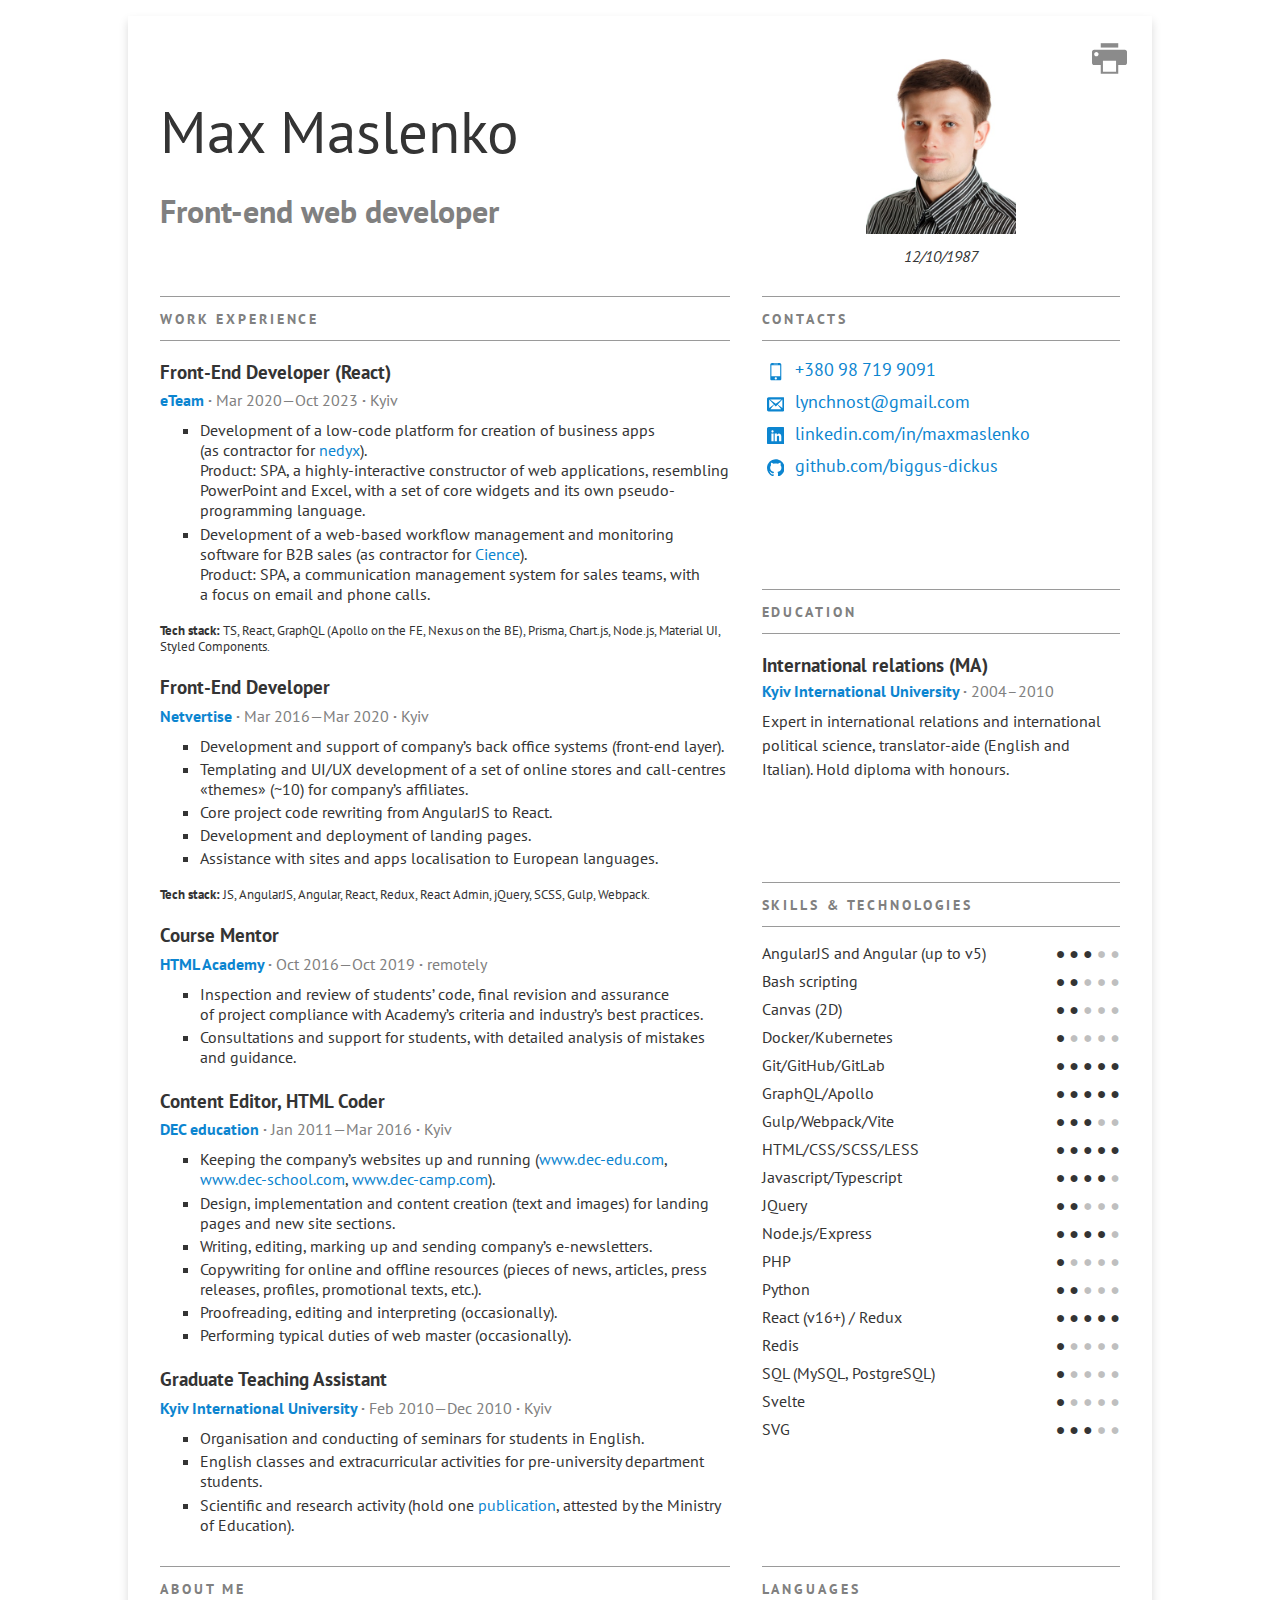
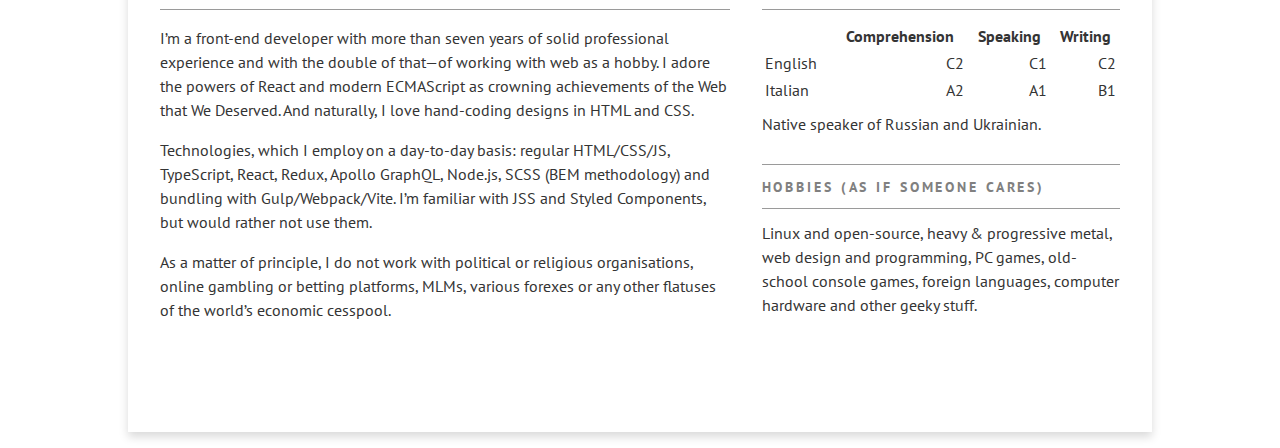
==== commit e79a496f: "Rm top section (for now)" ====
--- a/index.html
+++ b/index.html
@@ -42,13 +42,6 @@
 
 <main class="wrapper">
     <article class="resume">
-<!--        <nav class="lang-nav print-hidden">-->
-<!--            <ul class="reset-list lang-nav-list">-->
-<!--                <li><a class="active">EN</a></li>-->
-<!--                <li><a href="ru.html">RU</a></li>-->
-<!--            </ul>-->
-<!--        </nav>-->
-
         <section class="name">
             <h1 class="heading">Max Maslenko</h1>
             <p class="role">Front-end web developer</p>
--- a/css/style.css
+++ b/css/style.css
@@ -104,7 +104,6 @@
   display: grid;
   grid-template-columns: 1fr;
   grid-template-areas:
-    "lang-nav"
     "name"
     "image"
     "contacts"
@@ -177,7 +176,6 @@
   .resume {
     grid-template-columns: 2fr 1fr;
     grid-template-areas:
-      "lang-nav lang-nav"
       "name image"
       "contacts contacts"
       "work work"
@@ -203,9 +201,8 @@
     max-width: 1024px;
     padding-top: 1.6em;
     grid-template-columns: .75fr .75fr 1fr;
-    grid-template-rows: .05fr .15fr .3fr .3fr .7fr .2fr .27fr;
+    grid-template-rows: .15fr .3fr .3fr .7fr .2fr .27fr;
     grid-template-areas:
-      "lang-nav lang-nav lang-nav"
       "name name image"
       "work work contacts"
       "work work education"
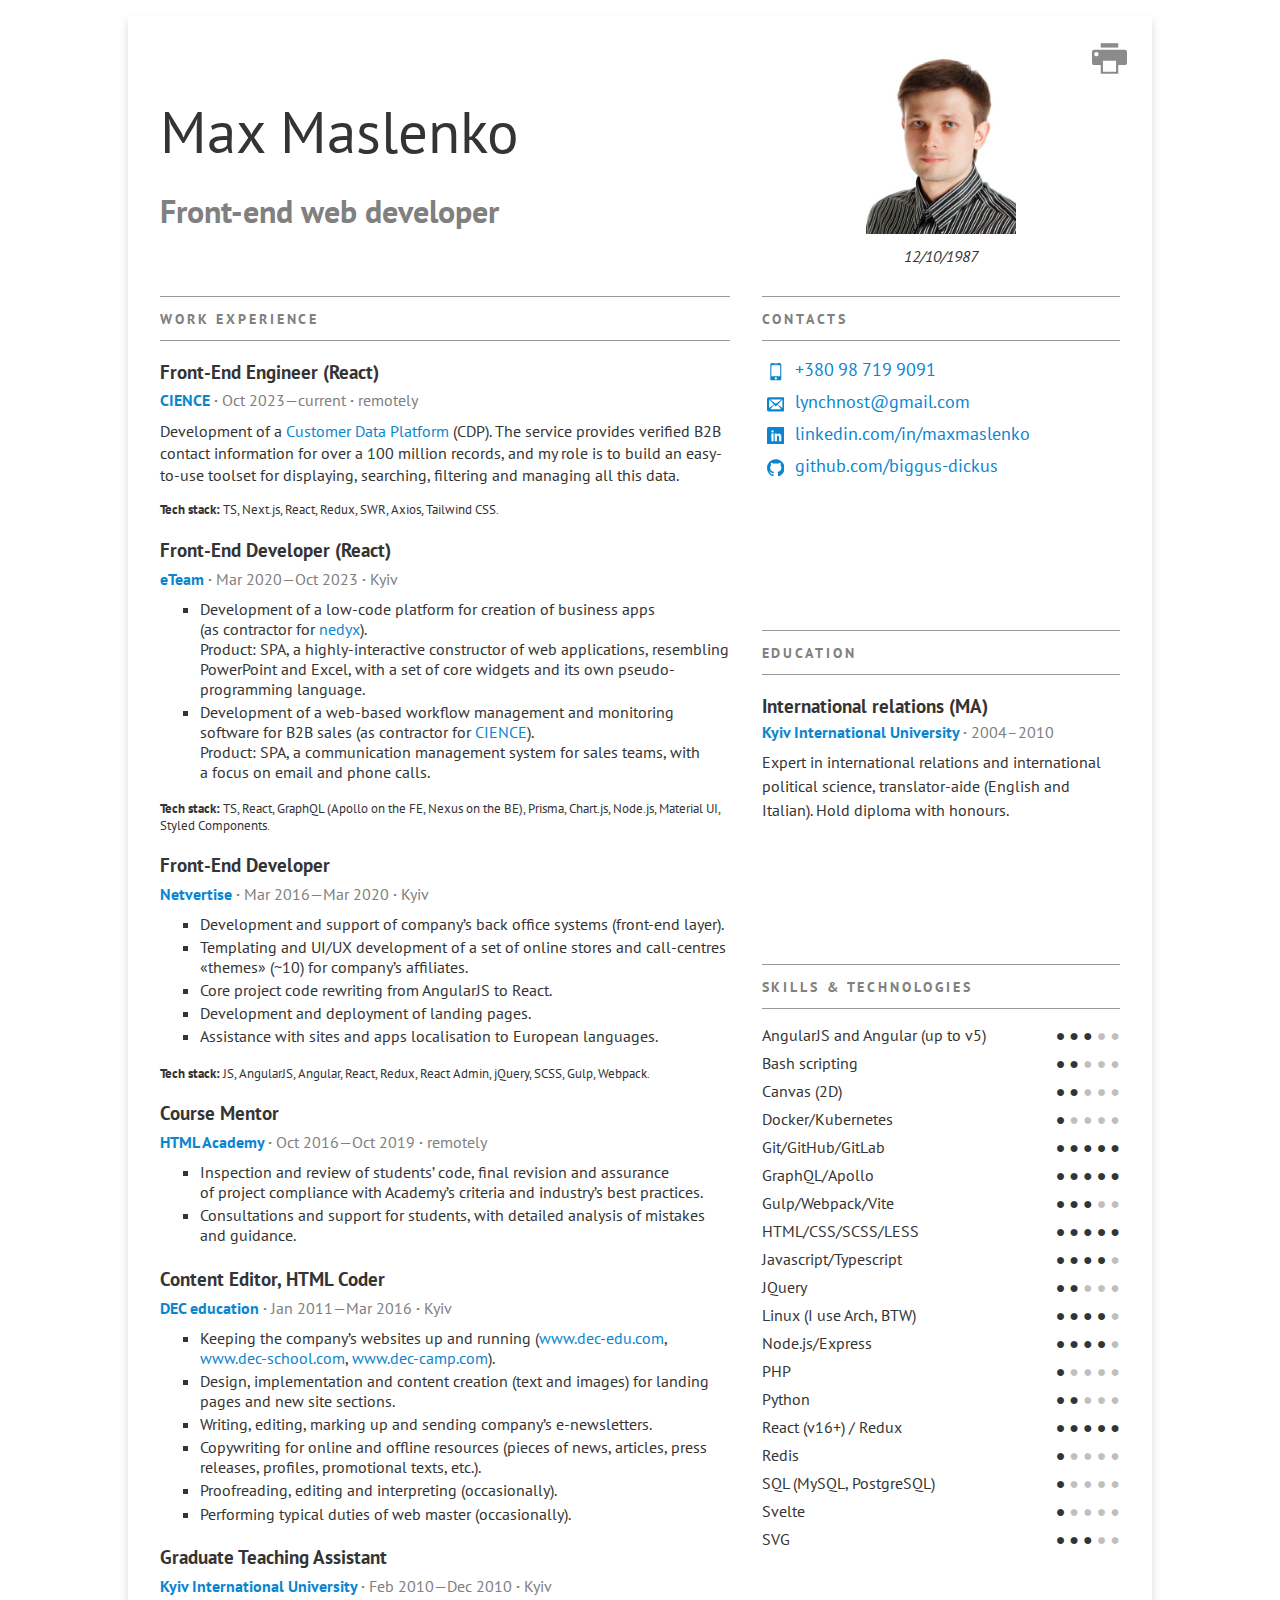
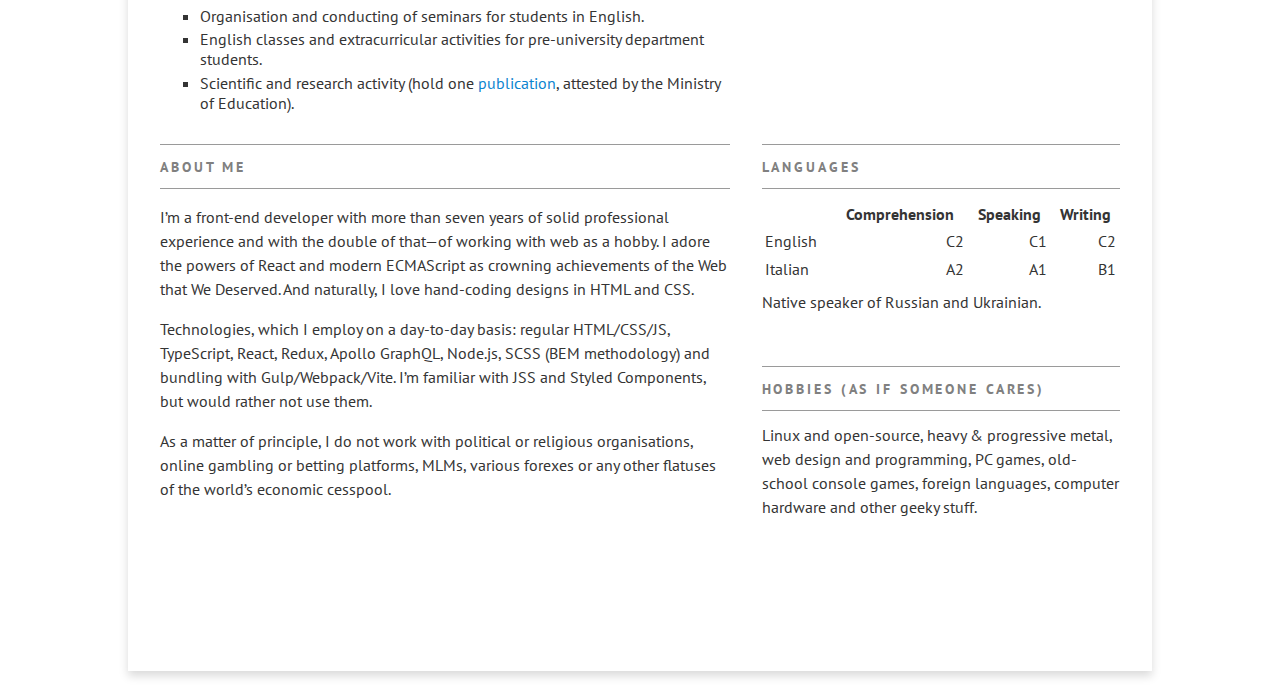
==== commit f64e5aff: "Update experience" ====
--- a/index.html
+++ b/index.html
@@ -55,7 +55,7 @@
                 type="button"
                 class="reset-button print-button print-hidden"
                 title="Print (will fit to one A4 sheet with two-sided printing)"
-                onclick="javascript:print()"
+                onclick="print()"
             >
                 <svg class="print-icon" aria-hidden="true">
                     <use xlink:href="#icon-printer" />
@@ -66,6 +66,20 @@
 
         <section class="work">
             <h2 class="section-name">Work Experience</h2>
+            <h3 class="job-title">Front-End Engineer (React)</h3>
+            <p class="institute">
+                <a href="https://www.cience.com/" rel="noopener noreferrer">CIENCE</a> &middot; <span class="date">Oct 2023&mdash;current</span>
+                &middot; <span class="location">remotely</span>
+            </p>
+            <p class="details leading-snug">
+                Development of&nbsp;a&nbsp;<a href="https://www.cience.com/data-lists" rel="noopener noreferrer">Customer Data Platform</a> (CDP).
+                The service provides verified B2B contact information for over a&nbsp;100 million records, and my role is&nbsp;to&nbsp;build
+                an&nbsp;easy-to-use toolset for displaying, searching, filtering and managing all this data.
+            </p>
+            <p class="note">
+                <strong>Tech stack:</strong> TS, Next.js, React, Redux, SWR, Axios, Tailwind CSS.
+            </p>
+
             <h3 class="job-title">Front-End Developer (React)</h3>
             <p class="institute">
                 <a href="https://www.eteam.io" rel="noopener noreferrer">eTeam</a> &middot; <span class="date">Mar 2020&mdash;Oct 2023</span>
@@ -77,7 +91,7 @@
                     <p>Product: SPA, a&nbsp;highly-interactive constructor of&nbsp;web applications, resembling PowerPoint and Excel, with a&nbsp;set of&nbsp;core widgets and its own pseudo-programming language.</p>
                 </li>
                 <li>
-                    <p>Development of&nbsp;a&nbsp;web-based workflow management and monitoring software for B2B sales (as&nbsp;contractor for <a href="https://cience.com" rel="noopener noreferrer">Cience</a>).</p>
+                    <p>Development of&nbsp;a&nbsp;web-based workflow management and monitoring software for B2B sales (as&nbsp;contractor for <a href="https://cience.com" rel="noopener noreferrer">CIENCE</a>).</p>
                     <p>Product: SPA, a&nbsp;communication management system for sales teams, with a&nbsp;focus on&nbsp;email and phone calls.</p>
                 </li>
             </ul>
@@ -217,6 +231,8 @@
                 <dd class="metered-lst-desc">● ● ● ● <span class="off-st">●</span></dd>
                 <dt class="metered-lst-title">JQuery</dt>
                 <dd class="metered-lst-desc">● ● <span class="off-st">● ● ●</span></dd>
+                <dt class="metered-lst-title">Linux (I use Arch, BTW)</dt>
+                <dd class="metered-lst-desc">● ● ● ● <span class="off-st">●</span></dd>
                 <dt class="metered-lst-title">Node.js/Express</dt>
                 <dd class="metered-lst-desc">● ● ● ● <span class="off-st">●</span></dd>
                 <dt class="metered-lst-title">PHP</dt>
@@ -256,10 +272,6 @@
                     <svg aria-hidden="true" class="contacts-list-icon"><use xlink:href="#icon-github" /></svg>
                     <a href="https://github.com/biggus-dickus">github.com/biggus-dickus</a>
                 </li>
-<!--                <li class="contacts-item">-->
-<!--                    <svg aria-hidden="true" class="contacts-list-icon"><use xlink:href="#icon-skype" /></svg>-->
-<!--                    <a href="skype:hopeless-necromantic?add">hopeless-necromantic</a>-->
-<!--                </li>-->
             </ul>
         </section>
 
--- a/css/style.css
+++ b/css/style.css
@@ -74,6 +74,10 @@
 }
 .text-right {
   text-align: right;
+}
+
+.leading-snug {
+  line-height: 1.375;
 }
 
 .note {
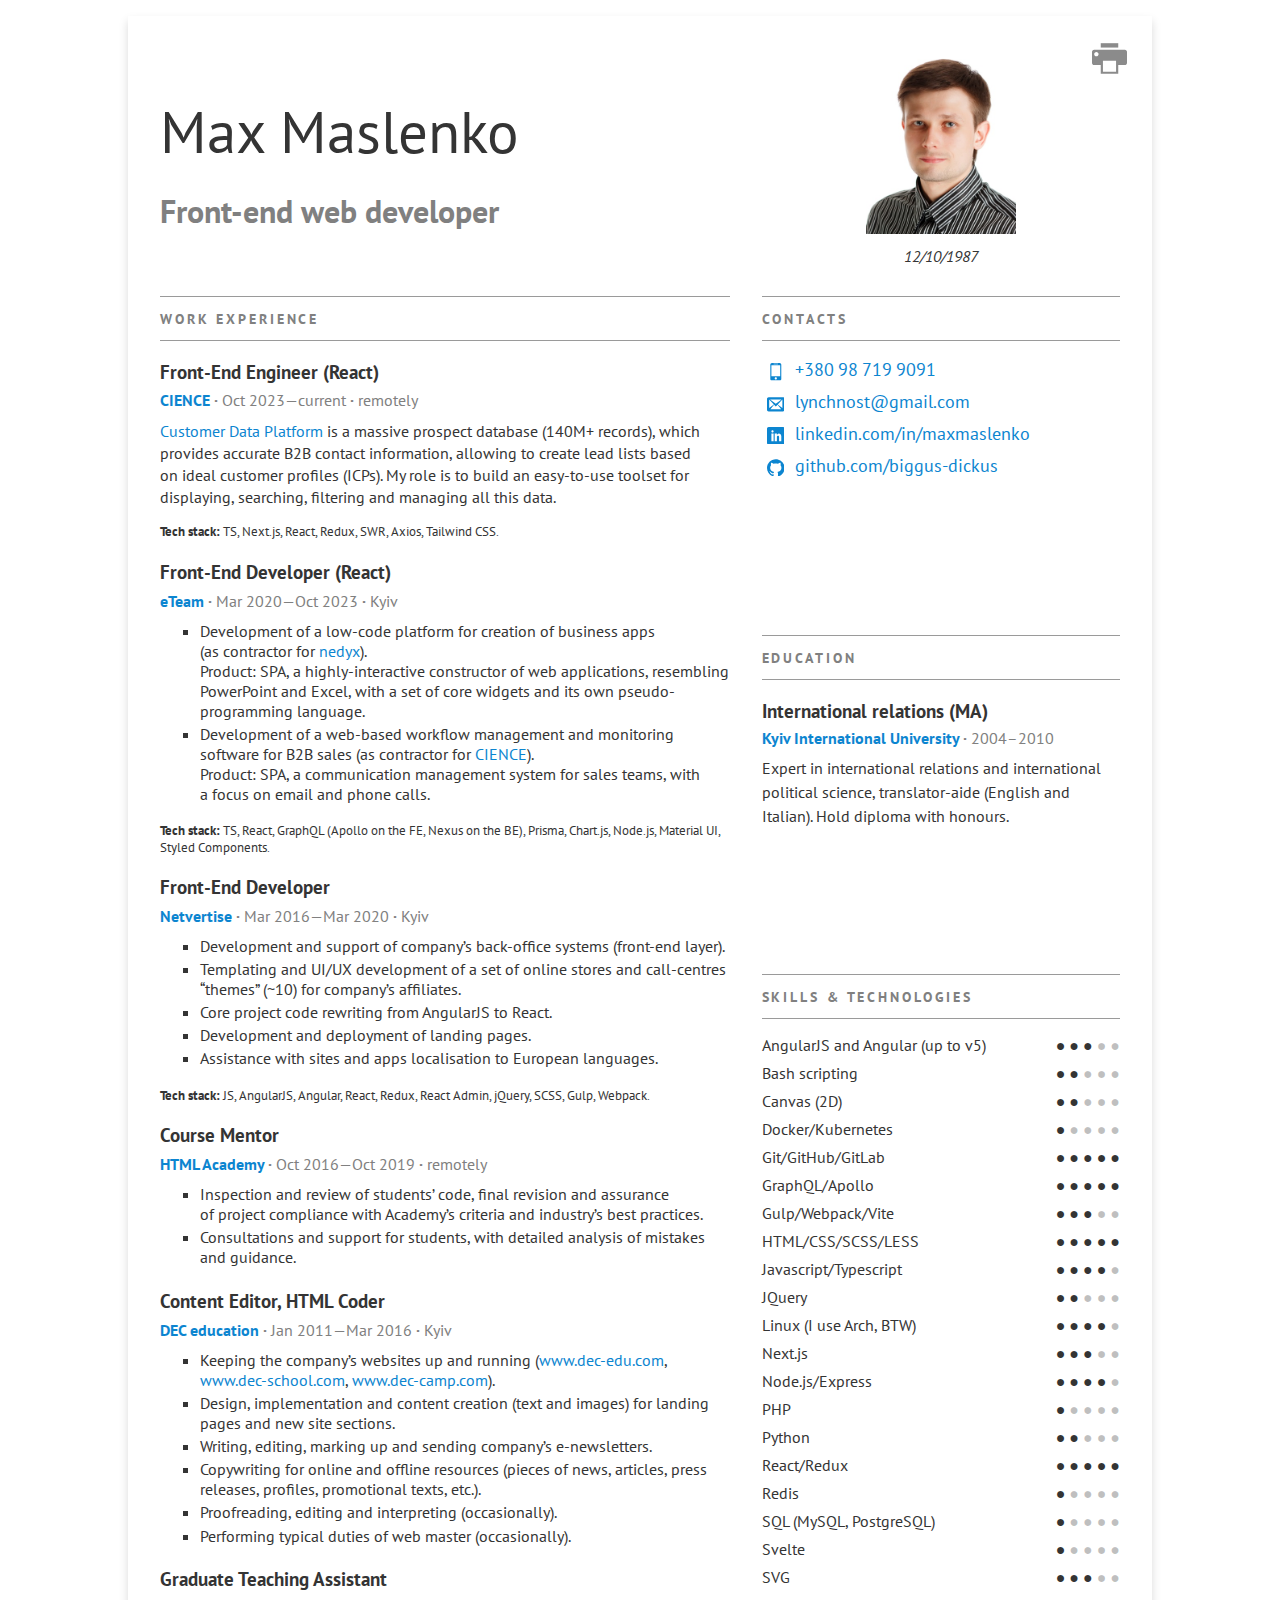
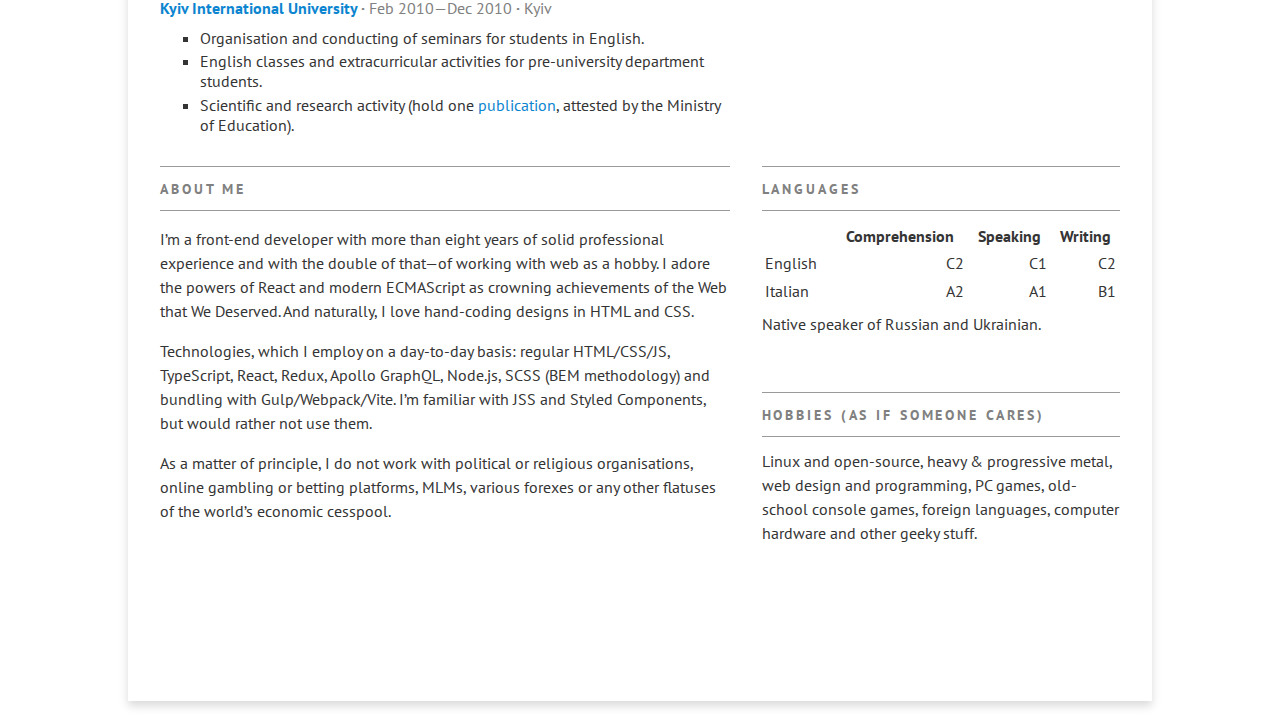
==== commit 6ea6948c: "Update experience; corrections" ====
--- a/index.html
+++ b/index.html
@@ -72,9 +72,10 @@
                 &middot; <span class="location">remotely</span>
             </p>
             <p class="details leading-snug">
-                Development of&nbsp;a&nbsp;<a href="https://www.cience.com/data-lists" rel="noopener noreferrer">Customer Data Platform</a> (CDP).
-                The service provides verified B2B contact information for over a&nbsp;100 million records, and my role is&nbsp;to&nbsp;build
-                an&nbsp;easy-to-use toolset for displaying, searching, filtering and managing all this data.
+                <a href="https://www.cience.com/data-lists" rel="noopener noreferrer">Customer Data Platform</a> is&nbsp;a&nbsp;massive prospect database
+                (140M+ records), which provides accurate B2B contact information, allowing to&nbsp;create lead lists
+                based on&nbsp;ideal customer profiles (ICPs). My&nbsp;role is&nbsp;to&nbsp;build an&nbsp;easy-to-use toolset for
+                displaying, searching, filtering and managing all this data.
             </p>
             <p class="note">
                 <strong>Tech stack:</strong> TS, Next.js, React, Redux, SWR, Axios, Tailwind CSS.
@@ -106,9 +107,9 @@
                 &middot; <span class="location">Kyiv</span>
             </p>
             <ul class="details">
-                <li>Development and support of&nbsp;company&rsquo;s back office systems (front-end layer).</li>
+                <li>Development and support of&nbsp;company&rsquo;s back-office systems (front-end layer).</li>
                 <li>Templating and UI/UX development of&nbsp;a&nbsp;set of&nbsp;online stores
-                    and call-centres &laquo;themes&raquo; (~10) for company&rsquo;s affiliates.
+                    and call-centres &ldquo;themes&rdquo; (~10) for company&rsquo;s affiliates.
                 </li>
                 <li>Core project code rewriting from AngularJS to&nbsp;React.</li>
                 <li>Development and deployment of&nbsp;landing pages.</li>
@@ -233,13 +234,15 @@
                 <dd class="metered-lst-desc">● ● <span class="off-st">● ● ●</span></dd>
                 <dt class="metered-lst-title">Linux (I use Arch, BTW)</dt>
                 <dd class="metered-lst-desc">● ● ● ● <span class="off-st">●</span></dd>
+                <dt class="metered-lst-title">Next.js</dt>
+                <dd class="metered-lst-desc">● ● ● <span class="off-st">● ●</span></dd>
                 <dt class="metered-lst-title">Node.js/Express</dt>
                 <dd class="metered-lst-desc">● ● ● ● <span class="off-st">●</span></dd>
                 <dt class="metered-lst-title">PHP</dt>
                 <dd class="metered-lst-desc">● <span class="off-st">● ● ● ●</span></dd>
                 <dt class="metered-lst-title">Python</dt>
                 <dd class="metered-lst-desc">● ● <span class="off-st">● ● ●</span></dd>
-                <dt class="metered-lst-title">React (v16+) / Redux</dt>
+                <dt class="metered-lst-title">React/Redux</dt>
                 <dd class="metered-lst-desc">● ● ● ● ●</dd>
                 <dt class="metered-lst-title">Redis</dt>
                 <dd class="metered-lst-desc">● <span class="off-st">● ● ● ●</span></dd>
@@ -277,7 +280,7 @@
 
         <section class="about">
             <h2 class="section-name">About me</h2>
-            <p>I&rsquo;m a&nbsp;front-end developer with more than seven years of&nbsp;solid professional experience and with the double of&nbsp;that&mdash;of working with web as&nbsp;a&nbsp;hobby. I&nbsp;adore the powers of&nbsp;React and modern ECMAScript as&nbsp;crowning achievements of&nbsp;the Web that We&nbsp;Deserved. And naturally, I&nbsp;love hand-coding designs in&nbsp;HTML and CSS.</p>
+            <p>I&rsquo;m a&nbsp;front-end developer with more than eight years of&nbsp;solid professional experience and with the double of&nbsp;that&mdash;of working with web as&nbsp;a&nbsp;hobby. I&nbsp;adore the powers of&nbsp;React and modern ECMAScript as&nbsp;crowning achievements of&nbsp;the Web that We&nbsp;Deserved. And naturally, I&nbsp;love hand-coding designs in&nbsp;HTML and CSS.</p>
             <p>Technologies, which&nbsp;I employ on&nbsp;a&nbsp;day-to-day basis: regular HTML/CSS/JS, TypeScript, React, Redux, Apollo GraphQL, Node.js, SCSS (BEM methodology) and bundling with Gulp/Webpack/Vite. I&rsquo;m familiar with JSS and Styled Components, but would rather not use them.</p>
             <p>As&nbsp;a&nbsp;matter of&nbsp;principle, I&nbsp;do not work with political or&nbsp;religious organisations, online gambling or&nbsp;betting platforms, MLMs, various forexes or&nbsp;any other flatuses of&nbsp;the world&rsquo;s economic cesspool.</p>
         </section>
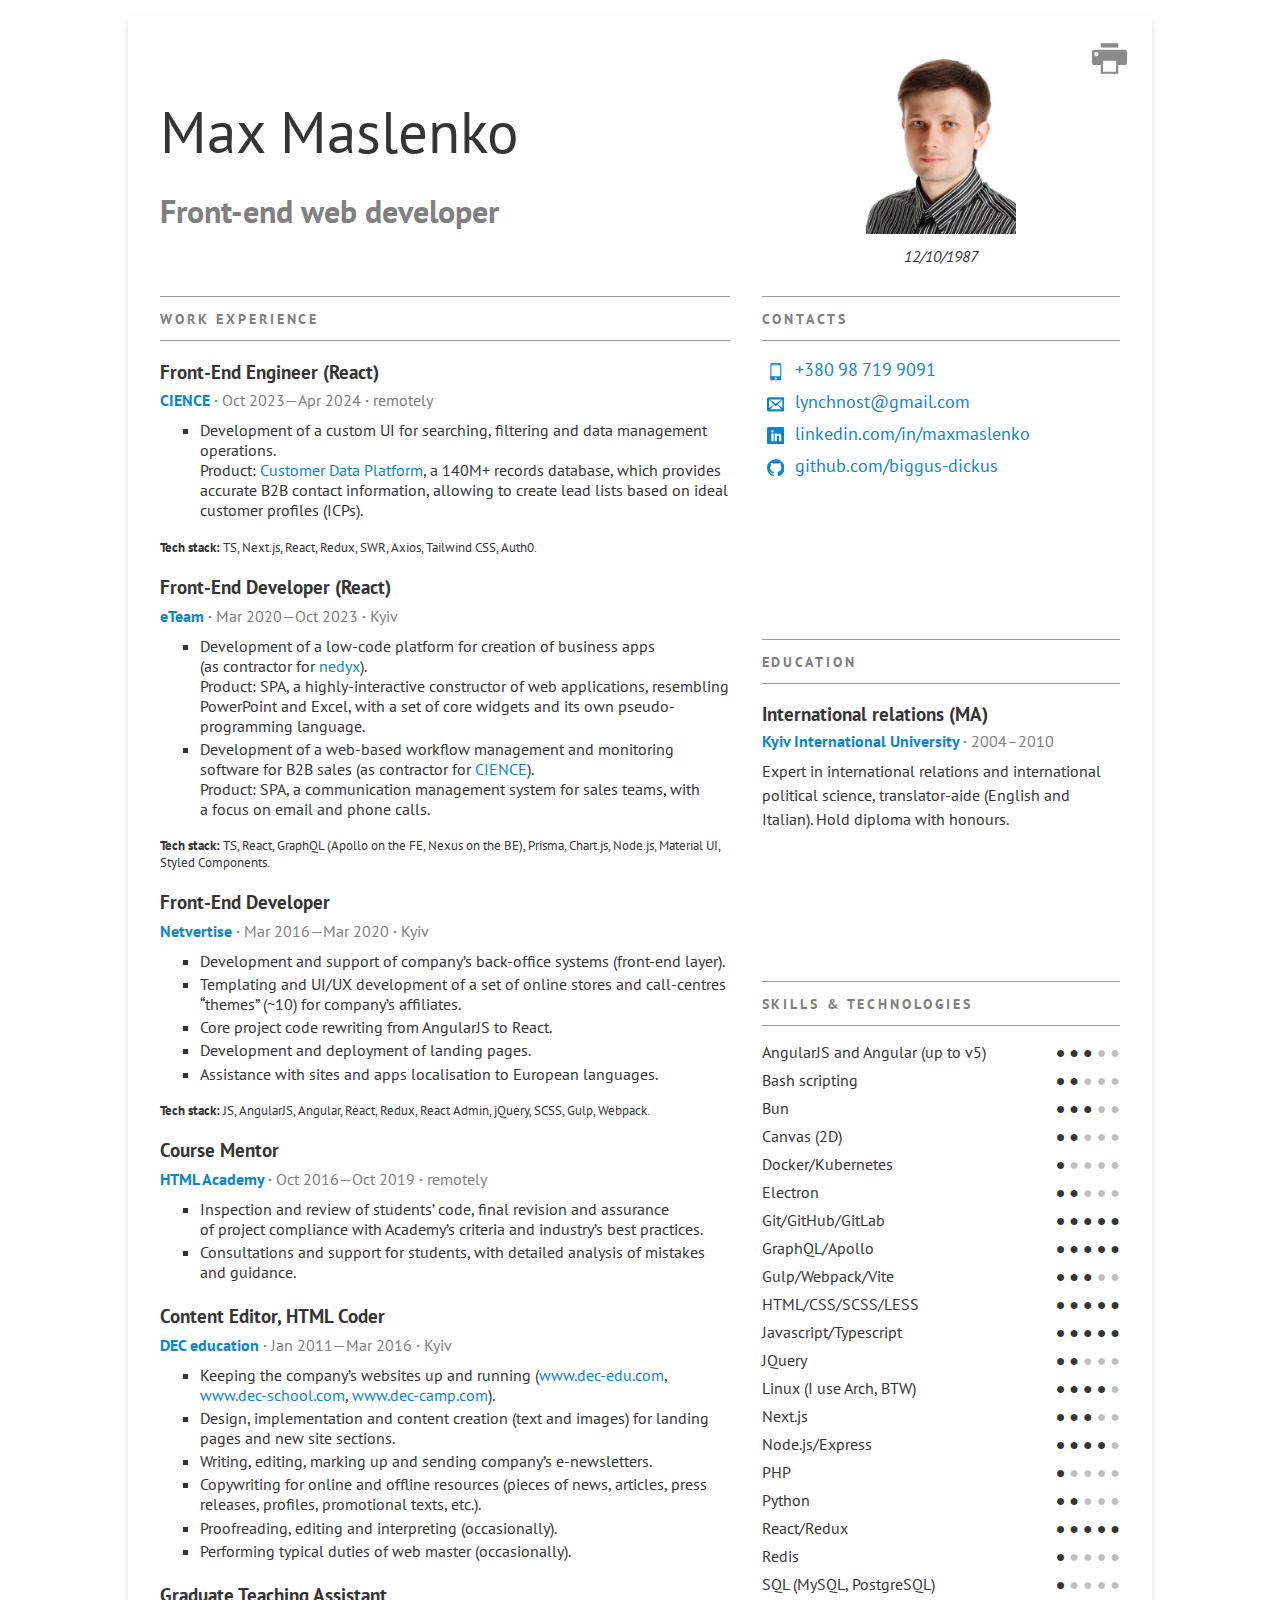
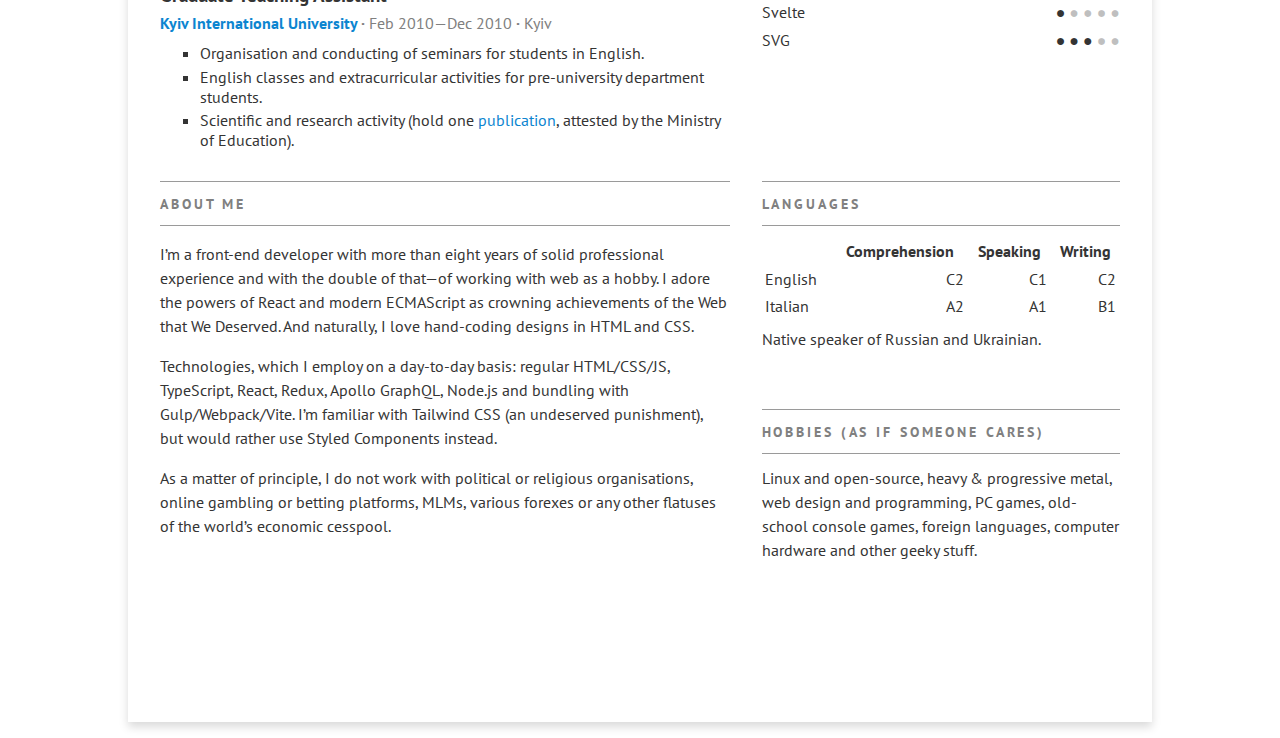
==== commit 4ced2438: "Update experience" ====
--- a/index.html
+++ b/index.html
@@ -68,17 +68,20 @@
             <h2 class="section-name">Work Experience</h2>
             <h3 class="job-title">Front-End Engineer (React)</h3>
             <p class="institute">
-                <a href="https://www.cience.com/" rel="noopener noreferrer">CIENCE</a> &middot; <span class="date">Oct 2023&mdash;current</span>
+                <a href="https://www.cience.com/" rel="noopener noreferrer">CIENCE</a> &middot; <span class="date">Oct 2023&mdash;Apr 2024</span>
                 &middot; <span class="location">remotely</span>
             </p>
-            <p class="details leading-snug">
-                <a href="https://www.cience.com/data-lists" rel="noopener noreferrer">Customer Data Platform</a> is&nbsp;a&nbsp;massive prospect database
-                (140M+ records), which provides accurate B2B contact information, allowing to&nbsp;create lead lists
-                based on&nbsp;ideal customer profiles (ICPs). My&nbsp;role is&nbsp;to&nbsp;build an&nbsp;easy-to-use toolset for
-                displaying, searching, filtering and managing all this data.
-            </p>
+            <ul class="details">
+                <li>
+                    <p>Development of&nbsp;a&nbsp;custom UI for searching, filtering and data management operations.</p>
+                    <p>Product: <a href="https://www.cience.com/data-lists" rel="noopener noreferrer">Customer Data Platform</a>, a&nbsp;140M+ records database,
+                        which provides accurate B2B contact information, allowing to&nbsp;create lead lists
+                        based on&nbsp;ideal customer profiles (ICPs).
+                    </p>
+                </li>
+            </ul>
             <p class="note">
-                <strong>Tech stack:</strong> TS, Next.js, React, Redux, SWR, Axios, Tailwind CSS.
+                <strong>Tech stack:</strong> TS, Next.js, React, Redux, SWR, Axios, Tailwind CSS, Auth0.
             </p>
 
             <h3 class="job-title">Front-End Developer (React)</h3>
@@ -213,45 +216,119 @@
             <h2 class="section-name">Skills & Technologies</h2>
             <dl class="metered-lst">
                 <dt class="metered-lst-title">AngularJS and Angular (up to v5)</dt>
-                <dd class="metered-lst-desc">● ● ● <span class="off-st">● ●</span></dd>
+                <dd class="metered-lst-desc">
+                    <span class="visually-hidden">3 out of 5</span>
+                    <span aria-hidden="true">
+                        ● ● ● <span class="off-st">● ●</span>
+                    </span>
+                </dd>
                 <dt class="metered-lst-title">Bash scripting</dt>
-                <dd class="metered-lst-desc">● ● <span class="off-st">● ● ●</span></dd>
+                <dd class="metered-lst-desc">
+                    <span class="visually-hidden">2 out of 5</span>
+                    <span aria-hidden="true">
+                        ● ● <span class="off-st">● ● ●</span>
+                    </span>
+                </dd>
+                <dt class="metered-lst-title">Bun</dt>
+                <dd class="metered-lst-desc">
+                    <span class="visually-hidden">3 out of 5</span>
+                    <span aria-hidden="true">● ● ● <span class="off-st">● ●</span></span>
+                </dd>
                 <dt class="metered-lst-title">Canvas (2D)</dt>
-                <dd class="metered-lst-desc">● ● <span class="off-st">● ● ●</span></dd>
+                <dd class="metered-lst-desc">
+                    <span class="visually-hidden">2 out of 5</span>
+                    <span aria-hidden="true">● ● <span class="off-st">● ● ●</span></span>
+                </dd>
                 <dt class="metered-lst-title">Docker/Kubernetes</dt>
-                <dd class="metered-lst-desc">● <span class="off-st">● ● ● ●</span></dd>
+                <dd class="metered-lst-desc">
+                    <span class="visually-hidden">1 out of 5</span>
+                    <span aria-hidden="true">● <span class="off-st">● ● ● ●</span></span>
+                </dd>
+                <dt class="metered-lst-title">Electron</dt>
+                <dd class="metered-lst-desc">
+                    <span class="visually-hidden">2 out of 5</span>
+                    <span aria-hidden="true">● ● <span class="off-st">● ● ●</span></span>
+                </dd>
                 <dt class="metered-lst-title">Git/GitHub/GitLab</dt>
-                <dd class="metered-lst-desc">● ● ● ● ●</dd>
+                <dd class="metered-lst-desc">
+                    <span class="visually-hidden">5 out of 5</span>
+                    <span aria-hidden="true">● ● ● ● ●</span>
+                </dd>
                 <dt class="metered-lst-title">GraphQL/Apollo</dt>
-                <dd class="metered-lst-desc">● ● ● ● ●</dd>
+                <dd class="metered-lst-desc">
+                    <span class="visually-hidden">5 out of 5</span>
+                    <span aria-hidden="true">● ● ● ● ●</span>
+                </dd>
                 <dt class="metered-lst-title">Gulp/Webpack/Vite</dt>
-                <dd class="metered-lst-desc">● ● ● <span class="off-st">● ●</span></dd>
+                <dd class="metered-lst-desc">
+                    <span class="visually-hidden">3 out of 5</span>
+                    <span aria-hidden="true">● ● ● <span class="off-st">● ●</span></span>
+                </dd>
                 <dt class="metered-lst-title">HTML/CSS/SCSS/LESS</dt>
-                <dd class="metered-lst-desc">● ● ● ● ●</dd>
+                <dd class="metered-lst-desc">
+                    <span class="visually-hidden">5 out of 5</span>
+                    <span aria-hidden="true">● ● ● ● ●</span>
+                </dd>
                 <dt class="metered-lst-title">Javascript/Typescript</dt>
-                <dd class="metered-lst-desc">● ● ● ● <span class="off-st">●</span></dd>
+                <dd class="metered-lst-desc">
+                    <span class="visually-hidden">5 out of 5</span>
+                    <span aria-hidden="true">● ● ● ● ●</span>
+                </dd>
                 <dt class="metered-lst-title">JQuery</dt>
-                <dd class="metered-lst-desc">● ● <span class="off-st">● ● ●</span></dd>
+                <dd class="metered-lst-desc">
+                    <span class="visually-hidden">2 out of 5</span>
+                    <span aria-hidden="true">● ● <span class="off-st">● ● ●</span></span>
+                </dd>
                 <dt class="metered-lst-title">Linux (I use Arch, BTW)</dt>
-                <dd class="metered-lst-desc">● ● ● ● <span class="off-st">●</span></dd>
+                <dd class="metered-lst-desc">
+                    <span class="visually-hidden">4 out of 5</span>
+                    <span aria-hidden="true">● ● ● ● <span class="off-st">●</span></span>
+                </dd>
                 <dt class="metered-lst-title">Next.js</dt>
-                <dd class="metered-lst-desc">● ● ● <span class="off-st">● ●</span></dd>
+                <dd class="metered-lst-desc">
+                    <span class="visually-hidden">3 out of 5</span>
+                    <span aria-hidden="true">● ● ● <span class="off-st">● ●</span></span>
+                </dd>
                 <dt class="metered-lst-title">Node.js/Express</dt>
-                <dd class="metered-lst-desc">● ● ● ● <span class="off-st">●</span></dd>
+                <dd class="metered-lst-desc">
+                    <span class="visually-hidden">4 out of 5</span>
+                    <span aria-hidden="true">● ● ● ● <span class="off-st">●</span></span>
+                </dd>
                 <dt class="metered-lst-title">PHP</dt>
-                <dd class="metered-lst-desc">● <span class="off-st">● ● ● ●</span></dd>
+                <dd class="metered-lst-desc">
+                    <span class="visually-hidden">1 out of 5</span>
+                    <span aria-hidden="true">● <span class="off-st">● ● ● ●</span></span>
+                </dd>
                 <dt class="metered-lst-title">Python</dt>
-                <dd class="metered-lst-desc">● ● <span class="off-st">● ● ●</span></dd>
+                <dd class="metered-lst-desc">
+                    <span class="visually-hidden">2 out of 5</span>
+                    <span aria-hidden="true">● ● <span class="off-st">● ● ●</span></span>
+                </dd>
                 <dt class="metered-lst-title">React/Redux</dt>
-                <dd class="metered-lst-desc">● ● ● ● ●</dd>
+                <dd class="metered-lst-desc">
+                    <span class="visually-hidden">5 out of 5</span>
+                    <span aria-hidden="true">● ● ● ● ●</span>
+                </dd>
                 <dt class="metered-lst-title">Redis</dt>
-                <dd class="metered-lst-desc">● <span class="off-st">● ● ● ●</span></dd>
+                <dd class="metered-lst-desc">
+                    <span class="visually-hidden">1 out of 5</span>
+                    <span aria-hidden="true">● <span class="off-st">● ● ● ●</span></span>
+                </dd>
                 <dt class="metered-lst-title">SQL (MySQL, PostgreSQL)</dt>
-                <dd class="metered-lst-desc">● <span class="off-st">● ● ● ●</span></dd>
+                <dd class="metered-lst-desc">
+                    <span class="visually-hidden">1 out of 5</span>
+                    <span aria-hidden="true">● <span class="off-st">● ● ● ●</span></span>
+                </dd>
                 <dt class="metered-lst-title">Svelte</dt>
-                <dd class="metered-lst-desc">● <span class="off-st">● ● ● ●</span></dd>
+                <dd class="metered-lst-desc">
+                    <span class="visually-hidden">1 out of 5</span>
+                    <span aria-hidden="true">● <span class="off-st">● ● ● ●</span></span>
+                </dd>
                 <dt class="metered-lst-title">SVG</dt>
-                <dd class="metered-lst-desc">● ● ● <span class="off-st">● ●</span></dd>
+                <dd class="metered-lst-desc">
+                    <span class="visually-hidden">3 out of 5</span>
+                    <span aria-hidden="true">● ● ● <span class="off-st">● ●</span></span>
+                </dd>
             </dl>
         </section>
 
@@ -281,7 +358,7 @@
         <section class="about">
             <h2 class="section-name">About me</h2>
             <p>I&rsquo;m a&nbsp;front-end developer with more than eight years of&nbsp;solid professional experience and with the double of&nbsp;that&mdash;of working with web as&nbsp;a&nbsp;hobby. I&nbsp;adore the powers of&nbsp;React and modern ECMAScript as&nbsp;crowning achievements of&nbsp;the Web that We&nbsp;Deserved. And naturally, I&nbsp;love hand-coding designs in&nbsp;HTML and CSS.</p>
-            <p>Technologies, which&nbsp;I employ on&nbsp;a&nbsp;day-to-day basis: regular HTML/CSS/JS, TypeScript, React, Redux, Apollo GraphQL, Node.js, SCSS (BEM methodology) and bundling with Gulp/Webpack/Vite. I&rsquo;m familiar with JSS and Styled Components, but would rather not use them.</p>
+            <p>Technologies, which&nbsp;I employ on&nbsp;a&nbsp;day-to-day basis: regular HTML/CSS/JS, TypeScript, React, Redux, Apollo GraphQL, Node.js and bundling with Gulp/Webpack/Vite. I&rsquo;m familiar with Tailwind CSS (an&nbsp;undeserved punishment), but would rather use Styled Components instead.</p>
             <p>As&nbsp;a&nbsp;matter of&nbsp;principle, I&nbsp;do not work with political or&nbsp;religious organisations, online gambling or&nbsp;betting platforms, MLMs, various forexes or&nbsp;any other flatuses of&nbsp;the world&rsquo;s economic cesspool.</p>
         </section>
 
--- a/css/style.css
+++ b/css/style.css
@@ -74,10 +74,6 @@
 }
 .text-right {
   text-align: right;
-}
-
-.leading-snug {
-  line-height: 1.375;
 }
 
 .note {
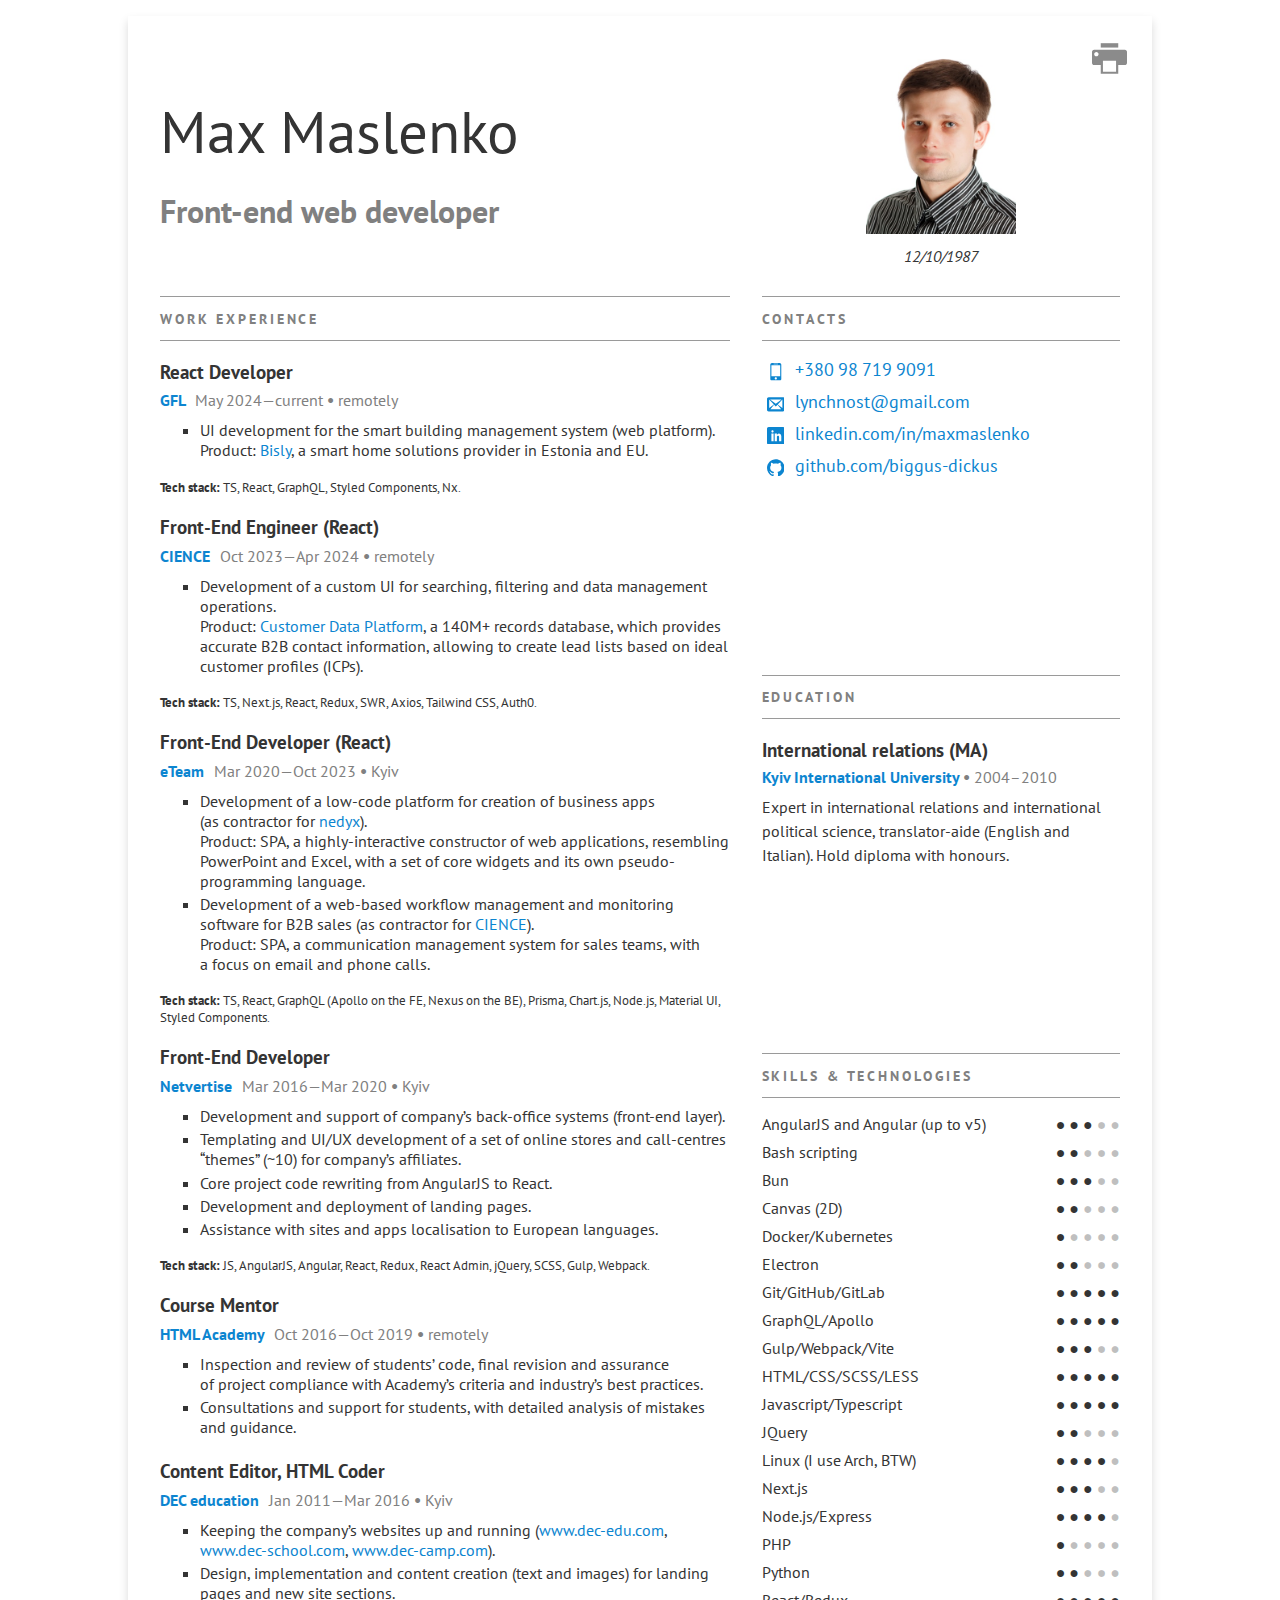
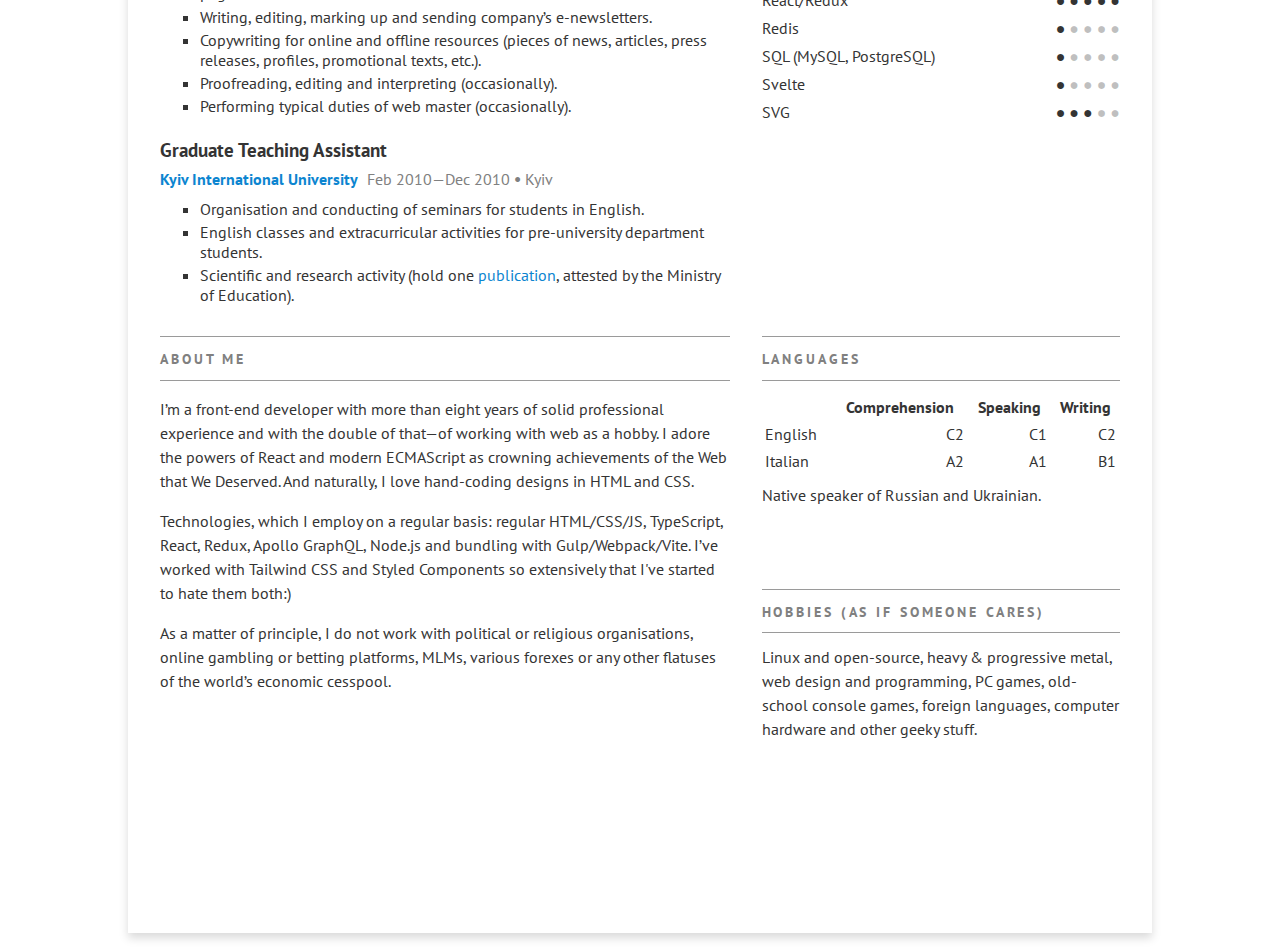
==== commit 870d566c: "Update stuff" ====
--- a/index.html
+++ b/index.html
@@ -66,10 +66,28 @@
 
         <section class="work">
             <h2 class="section-name">Work Experience</h2>
+
+            <h3 class="job-title">React Developer</h3>
+            <p class="institute">
+                <a href="https://geeksforless.com/" rel="noopener noreferrer">GFL</a> <span class="date">May 2024&mdash;current</span>
+                • <span class="location">remotely</span>
+            </p>
+            <ul class="details">
+                <li>
+                    <p>UI development for the smart building management system (web platform).</p>
+                    <p>Product: <a href="https://www.bisly.com/" rel="noopener noreferrer">Bisly</a>, a&nbsp;smart home
+                        solutions provider in&nbsp;Estonia and EU.
+                    </p>
+                </li>
+            </ul>
+            <p class="note">
+                <strong>Tech stack:</strong> TS, React, GraphQL, Styled Components, Nx.
+            </p>
+
             <h3 class="job-title">Front-End Engineer (React)</h3>
             <p class="institute">
-                <a href="https://www.cience.com/" rel="noopener noreferrer">CIENCE</a> &middot; <span class="date">Oct 2023&mdash;Apr 2024</span>
-                &middot; <span class="location">remotely</span>
+                <a href="https://www.cience.com/" rel="noopener noreferrer">CIENCE</a> <span class="date">Oct 2023&mdash;Apr 2024</span>
+                • <span class="location">remotely</span>
             </p>
             <ul class="details">
                 <li>
@@ -86,8 +104,8 @@
 
             <h3 class="job-title">Front-End Developer (React)</h3>
             <p class="institute">
-                <a href="https://www.eteam.io" rel="noopener noreferrer">eTeam</a> &middot; <span class="date">Mar 2020&mdash;Oct 2023</span>
-                &middot; <span class="location">Kyiv</span>
+                <a href="https://www.eteam.io" rel="noopener noreferrer">eTeam</a> <span class="date">Mar 2020&mdash;Oct 2023</span>
+                • <span class="location">Kyiv</span>
             </p>
             <ul class="details">
                 <li>
@@ -106,8 +124,8 @@
 
             <h3 class="job-title">Front-End Developer</h3>
             <p class="institute">
-                <a href="https://www.netvertise.co.il" rel="noopener noreferrer">Netvertise</a> &middot; <span class="date">Mar 2016&mdash;Mar 2020</span>
-                &middot; <span class="location">Kyiv</span>
+                <a href="https://www.netvertise.co.il" rel="noopener noreferrer">Netvertise</a> <span class="date">Mar 2016&mdash;Mar 2020</span>
+                • <span class="location">Kyiv</span>
             </p>
             <ul class="details">
                 <li>Development and support of&nbsp;company&rsquo;s back-office systems (front-end layer).</li>
@@ -124,7 +142,7 @@
 
             <h3 class="job-title">Course Mentor</h3>
             <p class="institute">
-                <a href="https://htmlacademy.ru" rel="noopener noreferrer">HTML Academy</a> &middot; <span class="date">Oct 2016&mdash;Oct 2019</span> &middot;
+                <a href="https://htmlacademy.ru" rel="noopener noreferrer">HTML Academy</a> <span class="date">Oct 2016&mdash;Oct 2019</span> •
                 <span class="location">remotely</span>
             </p>
             <ul class="details">
@@ -139,7 +157,7 @@
 
             <h3 class="job-title">Content Editor, HTML Coder</h3>
             <p class="institute">
-                <a href="https://dec-edu.com" rel="noopener noreferrer">DEC education</a> &middot; <span class="date">Jan 2011&mdash;Mar 2016</span> &middot;
+                <a href="https://dec-edu.com" rel="noopener noreferrer">DEC education</a> <span class="date">Jan 2011&mdash;Mar 2016</span> •
                 <span class="location">Kyiv</span>
             </p>
             <ul class="details">
@@ -159,8 +177,8 @@
 
             <h3 class="job-title">Graduate Teaching Assistant</h3>
             <p class="institute">
-                <a href="https://kymu.edu.ua" rel="noopener noreferrer">Kyiv International University</a> &middot; <span class="date">Feb 2010&mdash;Dec 2010</span>
-                &middot; <span class="location">Kyiv</span>
+                <a href="https://kymu.edu.ua" rel="noopener noreferrer">Kyiv International University</a> <span class="date">Feb 2010&mdash;Dec 2010</span>
+                • <span class="location">Kyiv</span>
             </p>
             <ul class="details">
                 <li>Organisation and conducting of&nbsp;seminars for students in&nbsp;English.</li>
@@ -177,7 +195,7 @@
             <h2 class="section-name">Education</h2>
             <h3 class="degree">International relations (MA)</h3>
             <h4 class="institute">
-                <a href="https://kymu.edu.ua" rel="noopener noreferrer">Kyiv International University</a> &middot; <span class="location">2004&ndash;2010</span>
+                <a href="https://kymu.edu.ua" rel="noopener noreferrer">Kyiv International University</a> • <span class="location">2004&ndash;2010</span>
             </h4>
 
             <p class="details">Expert in&nbsp;international relations and international political science, translator-aide (English and Italian). Hold diploma with honours.</p>
@@ -358,7 +376,7 @@
         <section class="about">
             <h2 class="section-name">About me</h2>
             <p>I&rsquo;m a&nbsp;front-end developer with more than eight years of&nbsp;solid professional experience and with the double of&nbsp;that&mdash;of working with web as&nbsp;a&nbsp;hobby. I&nbsp;adore the powers of&nbsp;React and modern ECMAScript as&nbsp;crowning achievements of&nbsp;the Web that We&nbsp;Deserved. And naturally, I&nbsp;love hand-coding designs in&nbsp;HTML and CSS.</p>
-            <p>Technologies, which&nbsp;I employ on&nbsp;a&nbsp;day-to-day basis: regular HTML/CSS/JS, TypeScript, React, Redux, Apollo GraphQL, Node.js and bundling with Gulp/Webpack/Vite. I&rsquo;m familiar with Tailwind CSS (an&nbsp;undeserved punishment), but would rather use Styled Components instead.</p>
+            <p>Technologies, which&nbsp;I employ on&nbsp;a&nbsp;regular basis: regular HTML/CSS/JS, TypeScript, React, Redux, Apollo GraphQL, Node.js and bundling with Gulp/Webpack/Vite. I&rsquo;ve worked with Tailwind CSS and Styled Components so&nbsp;extensively that I&apos;ve started to&nbsp;hate them both:)</p>
             <p>As&nbsp;a&nbsp;matter of&nbsp;principle, I&nbsp;do not work with political or&nbsp;religious organisations, online gambling or&nbsp;betting platforms, MLMs, various forexes or&nbsp;any other flatuses of&nbsp;the world&rsquo;s economic cesspool.</p>
         </section>
 
--- a/css/style.css
+++ b/css/style.css
@@ -313,6 +313,10 @@
   font-weight: normal;
 }
 
+.date {
+  margin-left: .35em;
+}
+
 .role {
   font-size: 2em;
   font-weight: 700;
